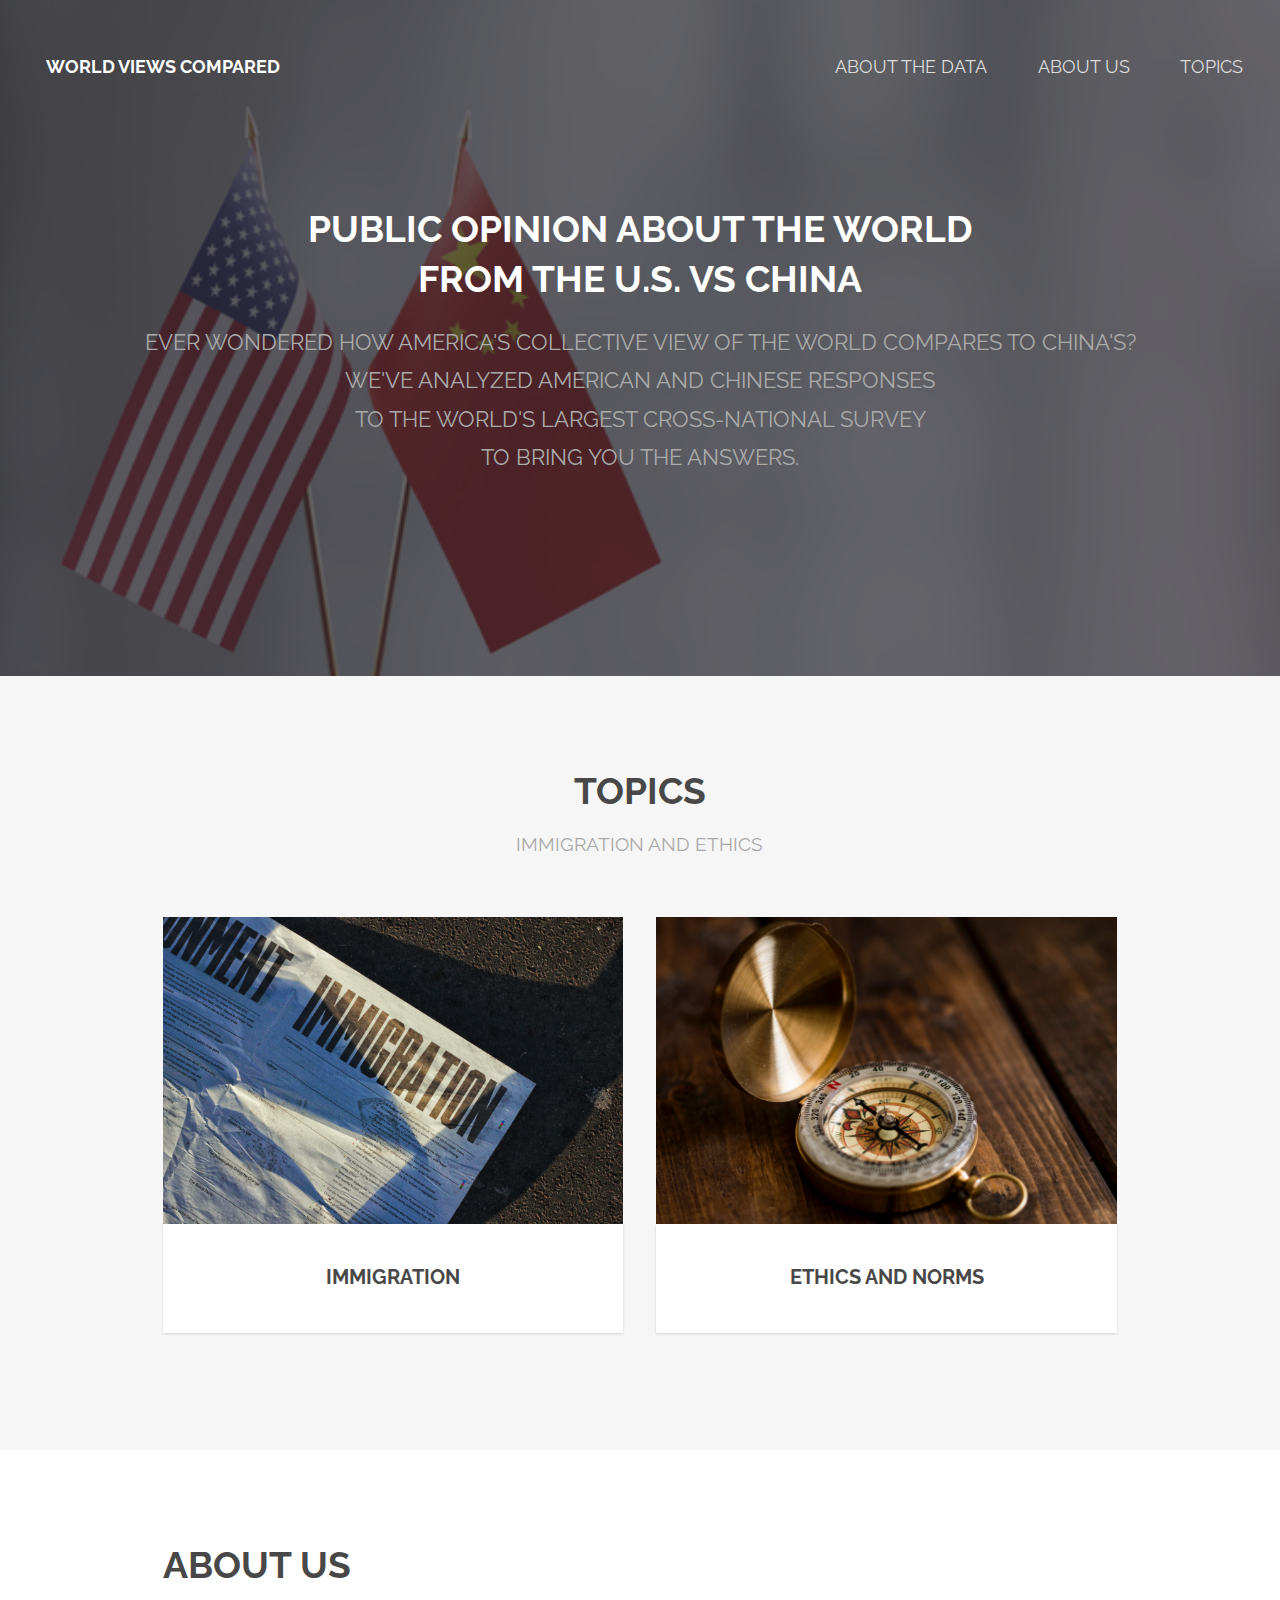
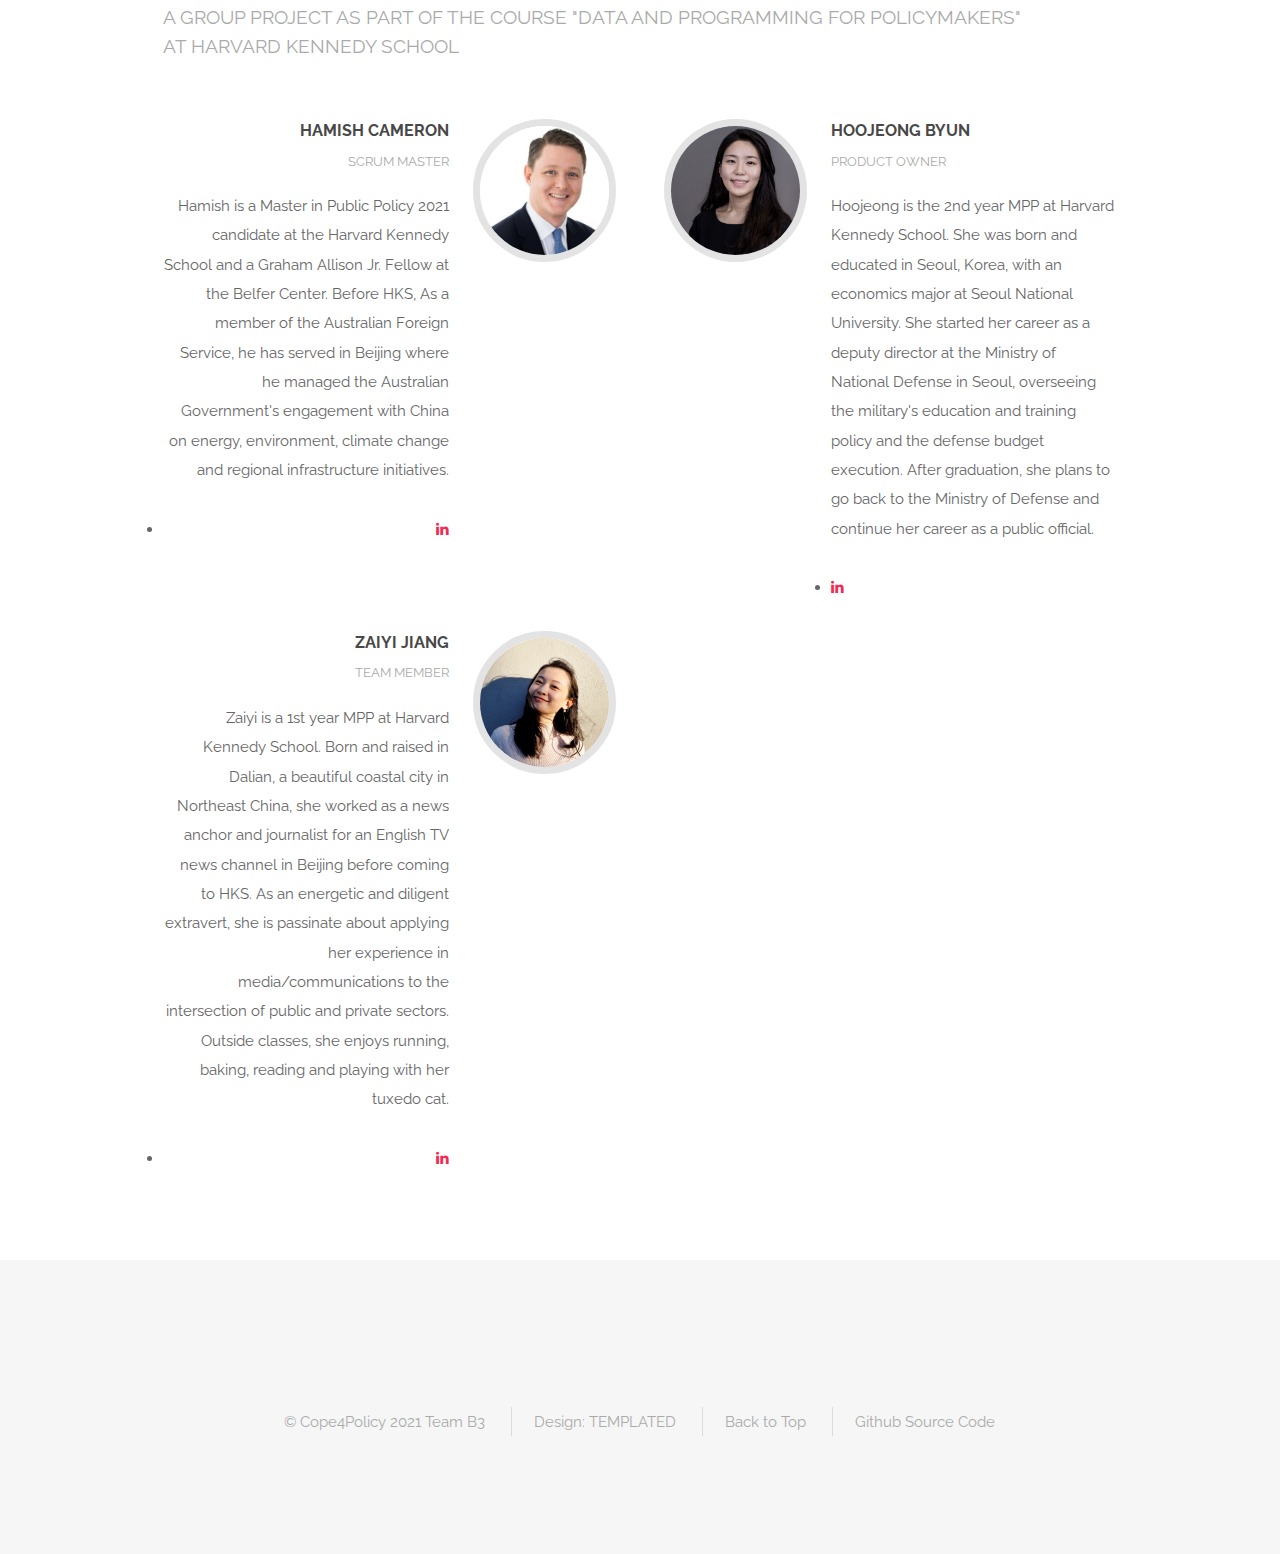
==== index.html @ a1c5bccd "rejust the chart notes for immigration page and update hyperlinks for the bottom part of homepage an" ====
<!DOCTYPE HTML>
<!--
	Spatial by TEMPLATED
	templated.co @templatedco
	Released for free under the Creative Commons Attribution 3.0 license (templated.co/license)
-->
<html>
	<head>
		<title>World Views Compared_Cope4Policy 2021 Team B3</title>
		<meta charset="utf-8" />
		<meta name="viewport" content="width=device-width, initial-scale=1" />
		<link rel="stylesheet" href="css/main.css" />
	</head>
	<body class="landing">

		<!-- Header -->
			<header id="header" class="alt">
				<h1><strong><a href="index.html">World Views Compared</a></strong> </h1>
				<nav id="nav">
					<ul>
						<li><a href="about-data.html">About the Data</a></li>
						<li><a href="#about_us">About Us</a></li>
						<li><a href="#about_topics">Topics</a></li>
					</ul>
				</nav>
			</header>

			<a href="#menu" class="navPanelToggle"><span class="fa fa-bars"></span></a>

		<!-- Banner -->
			<section id="banner">
				<h2>PUBLIC OPINION ABOUT THE WORLD
				<br>FROM THE U.S. vs CHINA</h2>
				<p>EVER WONDERED HOW AMERICA'S COLLECTIVE VIEW OF THE WORLD COMPARES TO CHINA'S?
				<br>WE'VE ANALYZED AMERICAN AND CHINESE RESPONSES 
				<br> TO THE WORLD'S LARGEST CROSS-NATIONAL SURVEY 
				<br> TO BRING YOU THE ANSWERS. </p>
			</section>

			<!-- One -->
			<!-- Two -->
				<section id="two" class="wrapper style2 special">
					<div class="container">
						<header class="major">
							<h2 id="about_topics">Topics</h2>
							<p>Immigration and Ethics</p>
						</header>
						<div class="row 150%">
							<div class="6u 12u$(xsmall)">
								<div class="image fit captioned">
									<a href="immigration.html"><img src="images/immigration.jpg" alt="" /></a>
									<h3><a href="immigration.html">Immigration</a></h3>
								</div>
							</div>
							<div class="6u$ 12u$(xsmall)">
								<div class="image fit captioned">
									<a href="Ethics.html"><img src="images/ethics.jpg" alt="" /></a>
									<h3><a href="Ethics.html">Ethics and Norms</a></h3>
							</div>
						</div>
					</div>
				</section>

			<!-- Three -->
				<section id="three" class="wrapper style1">
					<div class="container">
						<header class="major special">
							<h2 id="about_us">About US</h2>
							<p>A group project as part of the course "Data and Programming for Policymakers" 
							<br>at Harvard Kennedy School</p>
						</header>
						<div class="feature-grid">
							<div class="feature">
								<div class="image rounded"><img src="images/Hamish.jpg" alt="" /></div>
								<div class="content">
									<header>
										<h4>Hamish Cameron</h4>
										<p>Scrum Master</p>
									</header>
									<p>Hamish is a Master in Public Policy 2021 candidate at the Harvard Kennedy School and a Graham Allison Jr. Fellow at the Belfer Center. Before HKS, As a member of the Australian Foreign Service, he has served in Beijing where he managed the Australian Government&#39s engagement with China on energy, environment, climate change and regional infrastructure initiatives.</p>
									<li><a href="https://www.linkedin.com/in/hamish-cameron-29722518/" class="icon fa-linkedin"></a></li>
								</div>
							</div>
							<div class="feature">
								<div class="image rounded"><img src="images/Hoojeong.jpg" alt="" /></div>
								<div class="content">
									<header>
										<h4>Hoojeong Byun</h4>
										<p>Product Owner</p>
									</header>
									<p>Hoojeong is the 2nd year MPP at Harvard Kennedy School. She was born and educated in Seoul, Korea, with an economics major at Seoul National University. She started her career as a deputy director at the Ministry of National Defense in Seoul, overseeing the military's education and training policy and the defense budget execution. After graduation, she plans to go back to the Ministry of Defense and continue her career as a public official.</p>
									<li><a href="https://www.linkedin.com/in/hoojeong-byun-270503200/" class="icon fa-linkedin"></a></li>
								</div>
							</div>
							<div class="feature">
								<div class="image rounded"><img src="images/Zaiyi.jpg" alt="" /></div>
								<div class="content">
									<header>
										<h4>Zaiyi Jiang</h4>
										<p>Team Member</p>
									</header>
									<p>Zaiyi is a 1st year MPP at Harvard Kennedy School. Born and raised in Dalian, a beautiful coastal city in Northeast China, she worked as a news anchor and journalist for an English TV news channel in Beijing before coming to HKS. As an energetic and diligent extravert, she is passinate about applying her experience in media/communications to the intersection of public and private sectors. Outside classes, she enjoys running, baking, reading and playing with her tuxedo cat.</p>
									<li><a href="https://www.linkedin.com/in/zaiyi-jiang/" class="icon fa-linkedin"></a></li>
								</div>
							</div>
						</div>
					</div>
				</section>
		<!-- Footer -->
			<footer id="footer">
				<div class="container">
					<ul class="copyright">
						<li>&copy; Cope4Policy 2021 Team B3</li>
						<li>Design: <a href="http://templated.co">TEMPLATED</a></li>
						<li><a href="#">Back to Top</a></li>
						<li><a href="https://github.com/Hoojeong/Team3">Github Source Code</a></li>
					</ul>
				</div>
			</footer>

		<!-- Scripts -->
			<script src="js/jquery.min.js"></script>
			<script src="js/skel.min.js"></script>
			<script src="js/util.js"></script>
			<script src="js/main.js"></script>

	</body>
</html>
---- css/main.css ----
@import url(font-awesome.min.css);
@import url(https://fonts.googleapis.com/css?family=Raleway:400,700);

/*
	Spatial by TEMPLATED
	templated.co @templatedco
	Released for free under the Creative Commons Attribution 3.0 license (templated.co/license)
*/

/* Reset */

	html, body, div, span, applet, object, iframe, h1, h2, h3, h4, h5, h6, p, blockquote, pre, a, abbr, acronym, address, big, cite, code, del, dfn, em, img, ins, kbd, q, s, samp, small, strike, strong, sub, sup, tt, var, b, u, i, center, dl, dt, dd, ol, ul, li, fieldset, form, label, legend, table, caption, tbody, tfoot, thead, tr, th, td, article, aside, canvas, details, embed, figure, figcaption, footer, header, hgroup, menu, nav, output, ruby, section, summary, time, mark, audio, video {
		margin: 0;
		padding: 0;
		border: 0;
		font-size: 100%;
		font: inherit;
		vertical-align: baseline;
	}

	article, aside, details, figcaption, figure, footer, header, hgroup, menu, nav, section {
		display: block;
	}

	body {
		line-height: 1;
	}

	ol, ul {
		list-style: none;
	}

	blockquote, q {
		quotes: none;
	}

	blockquote:before, blockquote:after, q:before, q:after {
		content: '';
		content: none;
	}

	table {
		border-collapse: collapse;
		border-spacing: 0;
	}

	body {
		-webkit-text-size-adjust: none;
	}

/* Box Model */

	*, *:before, *:after {
		-moz-box-sizing: border-box;
		-webkit-box-sizing: border-box;
		box-sizing: border-box;
	}

/* Containers */

	.container {
		margin-left: auto;
		margin-right: auto;
	}

	.container.\31 25\25 {
		width: 100%;
		max-width: 100em;
		min-width: 80em;
	}

	.container.\37 5\25 {
		width: 60em;
	}

	.container.\35 0\25 {
		width: 40em;
	}

	.container.\32 5\25 {
		width: 20em;
	}

	.container {
		width: 80em;
	}

	@media screen and (max-width: 1680px) {

		.container.\31 25\25 {
			width: 100%;
			max-width: 100em;
			min-width: 80em;
		}

		.container.\37 5\25 {
			width: 60em;
		}

		.container.\35 0\25 {
			width: 40em;
		}

		.container.\32 5\25 {
			width: 20em;
		}

		.container {
			width: 80em;
		}

	}

	@media screen and (max-width: 1280px) {

		.container.\31 25\25 {
			width: 100%;
			max-width: 81.25em;
			min-width: 65em;
		}

		.container.\37 5\25 {
			width: 48.75em;
		}

		.container.\35 0\25 {
			width: 32.5em;
		}

		.container.\32 5\25 {
			width: 16.25em;
		}

		.container {
			width: 65em;
		}

	}

	@media screen and (max-width: 980px) {

		.container.\31 25\25 {
			width: 100%;
			max-width: 112.5%;
			min-width: 90%;
		}

		.container.\37 5\25 {
			width: 67.5%;
		}

		.container.\35 0\25 {
			width: 45%;
		}

		.container.\32 5\25 {
			width: 22.5%;
		}

		.container {
			width: 90%;
		}

	}

	@media screen and (max-width: 736px) {

		.container.\31 25\25 {
			width: 100%;
			max-width: 112.5%;
			min-width: 90%;
		}

		.container.\37 5\25 {
			width: 67.5%;
		}

		.container.\35 0\25 {
			width: 45%;
		}

		.container.\32 5\25 {
			width: 22.5%;
		}

		.container {
			width: 90% !important;
		}

	}

	@media screen and (max-width: 480px) {

		.container.\31 25\25 {
			width: 100%;
			max-width: 112.5%;
			min-width: 90%;
		}

		.container.\37 5\25 {
			width: 67.5%;
		}

		.container.\35 0\25 {
			width: 45%;
		}

		.container.\32 5\25 {
			width: 22.5%;
		}

		.container {
			width: 90% !important;
		}

	}

/* Grid */

	.row {
		border-bottom: solid 1px transparent;
		-moz-box-sizing: border-box;
		-webkit-box-sizing: border-box;
		box-sizing: border-box;
	}

	.row > * {
		float: left;
		-moz-box-sizing: border-box;
		-webkit-box-sizing: border-box;
		box-sizing: border-box;
	}

	.row:after, .row:before {
		content: '';
		display: block;
		clear: both;
		height: 0;
	}

	.row.uniform > * > :first-child {
		margin-top: 0;
	}

	.row.uniform > * > :last-child {
		margin-bottom: 0;
	}

	.row.\30 \25 > * {
		padding: 0 0 0 0em;
	}

	.row.\30 \25 {
		margin: 0 0 -1px 0em;
	}

	.row.uniform.\30 \25 > * {
		padding: 0em 0 0 0em;
	}

	.row.uniform.\30 \25 {
		margin: 0em 0 -1px 0em;
	}

	.row > * {
		padding: 0 0 0 2em;
	}

	.row {
		margin: 0 0 -1px -2em;
	}

	.row.uniform > * {
		padding: 2em 0 0 2em;
	}

	.row.uniform {
		margin: -2em 0 -1px -2em;
	}

	.row.\32 00\25 > * {
		padding: 0 0 0 4em;
	}

	.row.\32 00\25 {
		margin: 0 0 -1px -4em;
	}

	.row.uniform.\32 00\25 > * {
		padding: 4em 0 0 4em;
	}

	.row.uniform.\32 00\25 {
		margin: -4em 0 -1px -4em;
	}

	.row.\31 50\25 > * {
		padding: 0 0 0 3em;
	}

	.row.\31 50\25 {
		margin: 0 0 -1px -3em;
	}

	.row.uniform.\31 50\25 > * {
		padding: 3em 0 0 3em;
	}

	.row.uniform.\31 50\25 {
		margin: -3em 0 -1px -3em;
	}

	.row.\35 0\25 > * {
		padding: 0 0 0 1em;
	}

	.row.\35 0\25 {
		margin: 0 0 -1px -1em;
	}

	.row.uniform.\35 0\25 > * {
		padding: 1em 0 0 1em;
	}

	.row.uniform.\35 0\25 {
		margin: -1em 0 -1px -1em;
	}

	.row.\32 5\25 > * {
		padding: 0 0 0 0.5em;
	}

	.row.\32 5\25 {
		margin: 0 0 -1px -0.5em;
	}

	.row.uniform.\32 5\25 > * {
		padding: 0.5em 0 0 0.5em;
	}

	.row.uniform.\32 5\25 {
		margin: -0.5em 0 -1px -0.5em;
	}

	.\31 2u, .\31 2u\24 {
		width: 100%;
		clear: none;
		margin-left: 0;
	}

	.\31 1u, .\31 1u\24 {
		width: 91.6666666667%;
		clear: none;
		margin-left: 0;
	}

	.\31 0u, .\31 0u\24 {
		width: 83.3333333333%;
		clear: none;
		margin-left: 0;
	}

	.\39 u, .\39 u\24 {
		width: 75%;
		clear: none;
		margin-left: 0;
	}

	.\38 u, .\38 u\24 {
		width: 66.6666666667%;
		clear: none;
		margin-left: 0;
	}

	.\37 u, .\37 u\24 {
		width: 58.3333333333%;
		clear: none;
		margin-left: 0;
	}

	.\36 u, .\36 u\24 {
		width: 50%;
		clear: none;
		margin-left: 0;
	}

	.\35 u, .\35 u\24 {
		width: 41.6666666667%;
		clear: none;
		margin-left: 0;
	}

	.\34 u, .\34 u\24 {
		width: 33.3333333333%;
		clear: none;
		margin-left: 0;
	}

	.\33 u, .\33 u\24 {
		width: 25%;
		clear: none;
		margin-left: 0;
	}

	.\32 u, .\32 u\24 {
		width: 16.6666666667%;
		clear: none;
		margin-left: 0;
	}

	.\31 u, .\31 u\24 {
		width: 8.3333333333%;
		clear: none;
		margin-left: 0;
	}

	.\31 2u\24 + *,
	.\31 1u\24 + *,
	.\31 0u\24 + *,
	.\39 u\24 + *,
	.\38 u\24 + *,
	.\37 u\24 + *,
	.\36 u\24 + *,
	.\35 u\24 + *,
	.\34 u\24 + *,
	.\33 u\24 + *,
	.\32 u\24 + *,
	.\31 u\24 + * {
		clear: left;
	}

	.\-11u {
		margin-left: 91.66667%;
	}

	.\-10u {
		margin-left: 83.33333%;
	}

	.\-9u {
		margin-left: 75%;
	}

	.\-8u {
		margin-left: 66.66667%;
	}

	.\-7u {
		margin-left: 58.33333%;
	}

	.\-6u {
		margin-left: 50%;
	}

	.\-5u {
		margin-left: 41.66667%;
	}

	.\-4u {
		margin-left: 33.33333%;
	}

	.\-3u {
		margin-left: 25%;
	}

	.\-2u {
		margin-left: 16.66667%;
	}

	.\-1u {
		margin-left: 8.33333%;
	}

	@media screen and (max-width: 1680px) {

		.row > * {
			padding: 0 0 0 2em;
		}

		.row {
			margin: 0 0 -1px -2em;
		}

		.row.uniform > * {
			padding: 2em 0 0 2em;
		}

		.row.uniform {
			margin: -2em 0 -1px -2em;
		}

		.row.\32 00\25 > * {
			padding: 0 0 0 4em;
		}

		.row.\32 00\25 {
			margin: 0 0 -1px -4em;
		}

		.row.uniform.\32 00\25 > * {
			padding: 4em 0 0 4em;
		}

		.row.uniform.\32 00\25 {
			margin: -4em 0 -1px -4em;
		}

		.row.\31 50\25 > * {
			padding: 0 0 0 3em;
		}

		.row.\31 50\25 {
			margin: 0 0 -1px -3em;
		}

		.row.uniform.\31 50\25 > * {
			padding: 3em 0 0 3em;
		}

		.row.uniform.\31 50\25 {
			margin: -3em 0 -1px -3em;
		}

		.row.\35 0\25 > * {
			padding: 0 0 0 1em;
		}

		.row.\35 0\25 {
			margin: 0 0 -1px -1em;
		}

		.row.uniform.\35 0\25 > * {
			padding: 1em 0 0 1em;
		}

		.row.uniform.\35 0\25 {
			margin: -1em 0 -1px -1em;
		}

		.row.\32 5\25 > * {
			padding: 0 0 0 0.5em;
		}

		.row.\32 5\25 {
			margin: 0 0 -1px -0.5em;
		}

		.row.uniform.\32 5\25 > * {
			padding: 0.5em 0 0 0.5em;
		}

		.row.uniform.\32 5\25 {
			margin: -0.5em 0 -1px -0.5em;
		}

		.\31 2u\28xlarge\29, .\31 2u\24\28xlarge\29 {
			width: 100%;
			clear: none;
			margin-left: 0;
		}

		.\31 1u\28xlarge\29, .\31 1u\24\28xlarge\29 {
			width: 91.6666666667%;
			clear: none;
			margin-left: 0;
		}

		.\31 0u\28xlarge\29, .\31 0u\24\28xlarge\29 {
			width: 83.3333333333%;
			clear: none;
			margin-left: 0;
		}

		.\39 u\28xlarge\29, .\39 u\24\28xlarge\29 {
			width: 75%;
			clear: none;
			margin-left: 0;
		}

		.\38 u\28xlarge\29, .\38 u\24\28xlarge\29 {
			width: 66.6666666667%;
			clear: none;
			margin-left: 0;
		}

		.\37 u\28xlarge\29, .\37 u\24\28xlarge\29 {
			width: 58.3333333333%;
			clear: none;
			margin-left: 0;
		}

		.\36 u\28xlarge\29, .\36 u\24\28xlarge\29 {
			width: 50%;
			clear: none;
			margin-left: 0;
		}

		.\35 u\28xlarge\29, .\35 u\24\28xlarge\29 {
			width: 41.6666666667%;
			clear: none;
			margin-left: 0;
		}

		.\34 u\28xlarge\29, .\34 u\24\28xlarge\29 {
			width: 33.3333333333%;
			clear: none;
			margin-left: 0;
		}

		.\33 u\28xlarge\29, .\33 u\24\28xlarge\29 {
			width: 25%;
			clear: none;
			margin-left: 0;
		}

		.\32 u\28xlarge\29, .\32 u\24\28xlarge\29 {
			width: 16.6666666667%;
			clear: none;
			margin-left: 0;
		}

		.\31 u\28xlarge\29, .\31 u\24\28xlarge\29 {
			width: 8.3333333333%;
			clear: none;
			margin-left: 0;
		}

		.\31 2u\24\28xlarge\29 + *,
		.\31 1u\24\28xlarge\29 + *,
		.\31 0u\24\28xlarge\29 + *,
		.\39 u\24\28xlarge\29 + *,
		.\38 u\24\28xlarge\29 + *,
		.\37 u\24\28xlarge\29 + *,
		.\36 u\24\28xlarge\29 + *,
		.\35 u\24\28xlarge\29 + *,
		.\34 u\24\28xlarge\29 + *,
		.\33 u\24\28xlarge\29 + *,
		.\32 u\24\28xlarge\29 + *,
		.\31 u\24\28xlarge\29 + * {
			clear: left;
		}

		.\-11u\28xlarge\29 {
			margin-left: 91.66667%;
		}

		.\-10u\28xlarge\29 {
			margin-left: 83.33333%;
		}

		.\-9u\28xlarge\29 {
			margin-left: 75%;
		}

		.\-8u\28xlarge\29 {
			margin-left: 66.66667%;
		}

		.\-7u\28xlarge\29 {
			margin-left: 58.33333%;
		}

		.\-6u\28xlarge\29 {
			margin-left: 50%;
		}

		.\-5u\28xlarge\29 {
			margin-left: 41.66667%;
		}

		.\-4u\28xlarge\29 {
			margin-left: 33.33333%;
		}

		.\-3u\28xlarge\29 {
			margin-left: 25%;
		}

		.\-2u\28xlarge\29 {
			margin-left: 16.66667%;
		}

		.\-1u\28xlarge\29 {
			margin-left: 8.33333%;
		}

	}

	@media screen and (max-width: 1280px) {

		.row > * {
			padding: 0 0 0 1.5em;
		}

		.row {
			margin: 0 0 -1px -1.5em;
		}

		.row.uniform > * {
			padding: 1.5em 0 0 1.5em;
		}

		.row.uniform {
			margin: -1.5em 0 -1px -1.5em;
		}

		.row.\32 00\25 > * {
			padding: 0 0 0 3em;
		}

		.row.\32 00\25 {
			margin: 0 0 -1px -3em;
		}

		.row.uniform.\32 00\25 > * {
			padding: 3em 0 0 3em;
		}

		.row.uniform.\32 00\25 {
			margin: -3em 0 -1px -3em;
		}

		.row.\31 50\25 > * {
			padding: 0 0 0 2.25em;
		}

		.row.\31 50\25 {
			margin: 0 0 -1px -2.25em;
		}

		.row.uniform.\31 50\25 > * {
			padding: 2.25em 0 0 2.25em;
		}

		.row.uniform.\31 50\25 {
			margin: -2.25em 0 -1px -2.25em;
		}

		.row.\35 0\25 > * {
			padding: 0 0 0 0.75em;
		}

		.row.\35 0\25 {
			margin: 0 0 -1px -0.75em;
		}

		.row.uniform.\35 0\25 > * {
			padding: 0.75em 0 0 0.75em;
		}

		.row.uniform.\35 0\25 {
			margin: -0.75em 0 -1px -0.75em;
		}

		.row.\32 5\25 > * {
			padding: 0 0 0 0.375em;
		}

		.row.\32 5\25 {
			margin: 0 0 -1px -0.375em;
		}

		.row.uniform.\32 5\25 > * {
			padding: 0.375em 0 0 0.375em;
		}

		.row.uniform.\32 5\25 {
			margin: -0.375em 0 -1px -0.375em;
		}

		.\31 2u\28large\29, .\31 2u\24\28large\29 {
			width: 100%;
			clear: none;
			margin-left: 0;
		}

		.\31 1u\28large\29, .\31 1u\24\28large\29 {
			width: 91.6666666667%;
			clear: none;
			margin-left: 0;
		}

		.\31 0u\28large\29, .\31 0u\24\28large\29 {
			width: 83.3333333333%;
			clear: none;
			margin-left: 0;
		}

		.\39 u\28large\29, .\39 u\24\28large\29 {
			width: 75%;
			clear: none;
			margin-left: 0;
		}

		.\38 u\28large\29, .\38 u\24\28large\29 {
			width: 66.6666666667%;
			clear: none;
			margin-left: 0;
		}

		.\37 u\28large\29, .\37 u\24\28large\29 {
			width: 58.3333333333%;
			clear: none;
			margin-left: 0;
		}

		.\36 u\28large\29, .\36 u\24\28large\29 {
			width: 50%;
			clear: none;
			margin-left: 0;
		}

		.\35 u\28large\29, .\35 u\24\28large\29 {
			width: 41.6666666667%;
			clear: none;
			margin-left: 0;
		}

		.\34 u\28large\29, .\34 u\24\28large\29 {
			width: 33.3333333333%;
			clear: none;
			margin-left: 0;
		}

		.\33 u\28large\29, .\33 u\24\28large\29 {
			width: 25%;
			clear: none;
			margin-left: 0;
		}

		.\32 u\28large\29, .\32 u\24\28large\29 {
			width: 16.6666666667%;
			clear: none;
			margin-left: 0;
		}

		.\31 u\28large\29, .\31 u\24\28large\29 {
			width: 8.3333333333%;
			clear: none;
			margin-left: 0;
		}

		.\31 2u\24\28large\29 + *,
		.\31 1u\24\28large\29 + *,
		.\31 0u\24\28large\29 + *,
		.\39 u\24\28large\29 + *,
		.\38 u\24\28large\29 + *,
		.\37 u\24\28large\29 + *,
		.\36 u\24\28large\29 + *,
		.\35 u\24\28large\29 + *,
		.\34 u\24\28large\29 + *,
		.\33 u\24\28large\29 + *,
		.\32 u\24\28large\29 + *,
		.\31 u\24\28large\29 + * {
			clear: left;
		}

		.\-11u\28large\29 {
			margin-left: 91.66667%;
		}

		.\-10u\28large\29 {
			margin-left: 83.33333%;
		}

		.\-9u\28large\29 {
			margin-left: 75%;
		}

		.\-8u\28large\29 {
			margin-left: 66.66667%;
		}

		.\-7u\28large\29 {
			margin-left: 58.33333%;
		}

		.\-6u\28large\29 {
			margin-left: 50%;
		}

		.\-5u\28large\29 {
			margin-left: 41.66667%;
		}

		.\-4u\28large\29 {
			margin-left: 33.33333%;
		}

		.\-3u\28large\29 {
			margin-left: 25%;
		}

		.\-2u\28large\29 {
			margin-left: 16.66667%;
		}

		.\-1u\28large\29 {
			margin-left: 8.33333%;
		}

	}

	@media screen and (max-width: 980px) {

		.row > * {
			padding: 0 0 0 1.5em;
		}

		.row {
			margin: 0 0 -1px -1.5em;
		}

		.row.uniform > * {
			padding: 1.5em 0 0 1.5em;
		}

		.row.uniform {
			margin: -1.5em 0 -1px -1.5em;
		}

		.row.\32 00\25 > * {
			padding: 0 0 0 3em;
		}

		.row.\32 00\25 {
			margin: 0 0 -1px -3em;
		}

		.row.uniform.\32 00\25 > * {
			padding: 3em 0 0 3em;
		}

		.row.uniform.\32 00\25 {
			margin: -3em 0 -1px -3em;
		}

		.row.\31 50\25 > * {
			padding: 0 0 0 2.25em;
		}

		.row.\31 50\25 {
			margin: 0 0 -1px -2.25em;
		}

		.row.uniform.\31 50\25 > * {
			padding: 2.25em 0 0 2.25em;
		}

		.row.uniform.\31 50\25 {
			margin: -2.25em 0 -1px -2.25em;
		}

		.row.\35 0\25 > * {
			padding: 0 0 0 0.75em;
		}

		.row.\35 0\25 {
			margin: 0 0 -1px -0.75em;
		}

		.row.uniform.\35 0\25 > * {
			padding: 0.75em 0 0 0.75em;
		}

		.row.uniform.\35 0\25 {
			margin: -0.75em 0 -1px -0.75em;
		}

		.row.\32 5\25 > * {
			padding: 0 0 0 0.375em;
		}

		.row.\32 5\25 {
			margin: 0 0 -1px -0.375em;
		}

		.row.uniform.\32 5\25 > * {
			padding: 0.375em 0 0 0.375em;
		}

		.row.uniform.\32 5\25 {
			margin: -0.375em 0 -1px -0.375em;
		}

		.\31 2u\28medium\29, .\31 2u\24\28medium\29 {
			width: 100%;
			clear: none;
			margin-left: 0;
		}

		.\31 1u\28medium\29, .\31 1u\24\28medium\29 {
			width: 91.6666666667%;
			clear: none;
			margin-left: 0;
		}

		.\31 0u\28medium\29, .\31 0u\24\28medium\29 {
			width: 83.3333333333%;
			clear: none;
			margin-left: 0;
		}

		.\39 u\28medium\29, .\39 u\24\28medium\29 {
			width: 75%;
			clear: none;
			margin-left: 0;
		}

		.\38 u\28medium\29, .\38 u\24\28medium\29 {
			width: 66.6666666667%;
			clear: none;
			margin-left: 0;
		}

		.\37 u\28medium\29, .\37 u\24\28medium\29 {
			width: 58.3333333333%;
			clear: none;
			margin-left: 0;
		}

		.\36 u\28medium\29, .\36 u\24\28medium\29 {
			width: 50%;
			clear: none;
			margin-left: 0;
		}

		.\35 u\28medium\29, .\35 u\24\28medium\29 {
			width: 41.6666666667%;
			clear: none;
			margin-left: 0;
		}

		.\34 u\28medium\29, .\34 u\24\28medium\29 {
			width: 33.3333333333%;
			clear: none;
			margin-left: 0;
		}

		.\33 u\28medium\29, .\33 u\24\28medium\29 {
			width: 25%;
			clear: none;
			margin-left: 0;
		}

		.\32 u\28medium\29, .\32 u\24\28medium\29 {
			width: 16.6666666667%;
			clear: none;
			margin-left: 0;
		}

		.\31 u\28medium\29, .\31 u\24\28medium\29 {
			width: 8.3333333333%;
			clear: none;
			margin-left: 0;
		}

		.\31 2u\24\28medium\29 + *,
		.\31 1u\24\28medium\29 + *,
		.\31 0u\24\28medium\29 + *,
		.\39 u\24\28medium\29 + *,
		.\38 u\24\28medium\29 + *,
		.\37 u\24\28medium\29 + *,
		.\36 u\24\28medium\29 + *,
		.\35 u\24\28medium\29 + *,
		.\34 u\24\28medium\29 + *,
		.\33 u\24\28medium\29 + *,
		.\32 u\24\28medium\29 + *,
		.\31 u\24\28medium\29 + * {
			clear: left;
		}

		.\-11u\28medium\29 {
			margin-left: 91.66667%;
		}

		.\-10u\28medium\29 {
			margin-left: 83.33333%;
		}

		.\-9u\28medium\29 {
			margin-left: 75%;
		}

		.\-8u\28medium\29 {
			margin-left: 66.66667%;
		}

		.\-7u\28medium\29 {
			margin-left: 58.33333%;
		}

		.\-6u\28medium\29 {
			margin-left: 50%;
		}

		.\-5u\28medium\29 {
			margin-left: 41.66667%;
		}

		.\-4u\28medium\29 {
			margin-left: 33.33333%;
		}

		.\-3u\28medium\29 {
			margin-left: 25%;
		}

		.\-2u\28medium\29 {
			margin-left: 16.66667%;
		}

		.\-1u\28medium\29 {
			margin-left: 8.33333%;
		}

	}

	@media screen and (max-width: 736px) {

		.row > * {
			padding: 0 0 0 1.25em;
		}

		.row {
			margin: 0 0 -1px -1.25em;
		}

		.row.uniform > * {
			padding: 1.25em 0 0 1.25em;
		}

		.row.uniform {
			margin: -1.25em 0 -1px -1.25em;
		}

		.row.\32 00\25 > * {
			padding: 0 0 0 2.5em;
		}

		.row.\32 00\25 {
			margin: 0 0 -1px -2.5em;
		}

		.row.uniform.\32 00\25 > * {
			padding: 2.5em 0 0 2.5em;
		}

		.row.uniform.\32 00\25 {
			margin: -2.5em 0 -1px -2.5em;
		}

		.row.\31 50\25 > * {
			padding: 0 0 0 1.875em;
		}

		.row.\31 50\25 {
			margin: 0 0 -1px -1.875em;
		}

		.row.uniform.\31 50\25 > * {
			padding: 1.875em 0 0 1.875em;
		}

		.row.uniform.\31 50\25 {
			margin: -1.875em 0 -1px -1.875em;
		}

		.row.\35 0\25 > * {
			padding: 0 0 0 0.625em;
		}

		.row.\35 0\25 {
			margin: 0 0 -1px -0.625em;
		}

		.row.uniform.\35 0\25 > * {
			padding: 0.625em 0 0 0.625em;
		}

		.row.uniform.\35 0\25 {
			margin: -0.625em 0 -1px -0.625em;
		}

		.row.\32 5\25 > * {
			padding: 0 0 0 0.3125em;
		}

		.row.\32 5\25 {
			margin: 0 0 -1px -0.3125em;
		}

		.row.uniform.\32 5\25 > * {
			padding: 0.3125em 0 0 0.3125em;
		}

		.row.uniform.\32 5\25 {
			margin: -0.3125em 0 -1px -0.3125em;
		}

		.\31 2u\28small\29, .\31 2u\24\28small\29 {
			width: 100%;
			clear: none;
			margin-left: 0;
		}

		.\31 1u\28small\29, .\31 1u\24\28small\29 {
			width: 91.6666666667%;
			clear: none;
			margin-left: 0;
		}

		.\31 0u\28small\29, .\31 0u\24\28small\29 {
			width: 83.3333333333%;
			clear: none;
			margin-left: 0;
		}

		.\39 u\28small\29, .\39 u\24\28small\29 {
			width: 75%;
			clear: none;
			margin-left: 0;
		}

		.\38 u\28small\29, .\38 u\24\28small\29 {
			width: 66.6666666667%;
			clear: none;
			margin-left: 0;
		}

		.\37 u\28small\29, .\37 u\24\28small\29 {
			width: 58.3333333333%;
			clear: none;
			margin-left: 0;
		}

		.\36 u\28small\29, .\36 u\24\28small\29 {
			width: 50%;
			clear: none;
			margin-left: 0;
		}

		.\35 u\28small\29, .\35 u\24\28small\29 {
			width: 41.6666666667%;
			clear: none;
			margin-left: 0;
		}

		.\34 u\28small\29, .\34 u\24\28small\29 {
			width: 33.3333333333%;
			clear: none;
			margin-left: 0;
		}

		.\33 u\28small\29, .\33 u\24\28small\29 {
			width: 25%;
			clear: none;
			margin-left: 0;
		}

		.\32 u\28small\29, .\32 u\24\28small\29 {
			width: 16.6666666667%;
			clear: none;
			margin-left: 0;
		}

		.\31 u\28small\29, .\31 u\24\28small\29 {
			width: 8.3333333333%;
			clear: none;
			margin-left: 0;
		}

		.\31 2u\24\28small\29 + *,
		.\31 1u\24\28small\29 + *,
		.\31 0u\24\28small\29 + *,
		.\39 u\24\28small\29 + *,
		.\38 u\24\28small\29 + *,
		.\37 u\24\28small\29 + *,
		.\36 u\24\28small\29 + *,
		.\35 u\24\28small\29 + *,
		.\34 u\24\28small\29 + *,
		.\33 u\24\28small\29 + *,
		.\32 u\24\28small\29 + *,
		.\31 u\24\28small\29 + * {
			clear: left;
		}

		.\-11u\28small\29 {
			margin-left: 91.66667%;
		}

		.\-10u\28small\29 {
			margin-left: 83.33333%;
		}

		.\-9u\28small\29 {
			margin-left: 75%;
		}

		.\-8u\28small\29 {
			margin-left: 66.66667%;
		}

		.\-7u\28small\29 {
			margin-left: 58.33333%;
		}

		.\-6u\28small\29 {
			margin-left: 50%;
		}

		.\-5u\28small\29 {
			margin-left: 41.66667%;
		}

		.\-4u\28small\29 {
			margin-left: 33.33333%;
		}

		.\-3u\28small\29 {
			margin-left: 25%;
		}

		.\-2u\28small\29 {
			margin-left: 16.66667%;
		}

		.\-1u\28small\29 {
			margin-left: 8.33333%;
		}

	}

	@media screen and (max-width: 480px) {

		.row > * {
			padding: 0 0 0 1.25em;
		}

		.row {
			margin: 0 0 -1px -1.25em;
		}

		.row.uniform > * {
			padding: 1.25em 0 0 1.25em;
		}

		.row.uniform {
			margin: -1.25em 0 -1px -1.25em;
		}

		.row.\32 00\25 > * {
			padding: 0 0 0 2.5em;
		}

		.row.\32 00\25 {
			margin: 0 0 -1px -2.5em;
		}

		.row.uniform.\32 00\25 > * {
			padding: 2.5em 0 0 2.5em;
		}

		.row.uniform.\32 00\25 {
			margin: -2.5em 0 -1px -2.5em;
		}

		.row.\31 50\25 > * {
			padding: 0 0 0 1.875em;
		}

		.row.\31 50\25 {
			margin: 0 0 -1px -1.875em;
		}

		.row.uniform.\31 50\25 > * {
			padding: 1.875em 0 0 1.875em;
		}

		.row.uniform.\31 50\25 {
			margin: -1.875em 0 -1px -1.875em;
		}

		.row.\35 0\25 > * {
			padding: 0 0 0 0.625em;
		}

		.row.\35 0\25 {
			margin: 0 0 -1px -0.625em;
		}

		.row.uniform.\35 0\25 > * {
			padding: 0.625em 0 0 0.625em;
		}

		.row.uniform.\35 0\25 {
			margin: -0.625em 0 -1px -0.625em;
		}

		.row.\32 5\25 > * {
			padding: 0 0 0 0.3125em;
		}

		.row.\32 5\25 {
			margin: 0 0 -1px -0.3125em;
		}

		.row.uniform.\32 5\25 > * {
			padding: 0.3125em 0 0 0.3125em;
		}

		.row.uniform.\32 5\25 {
			margin: -0.3125em 0 -1px -0.3125em;
		}

		.\31 2u\28xsmall\29, .\31 2u\24\28xsmall\29 {
			width: 100%;
			clear: none;
			margin-left: 0;
		}

		.\31 1u\28xsmall\29, .\31 1u\24\28xsmall\29 {
			width: 91.6666666667%;
			clear: none;
			margin-left: 0;
		}

		.\31 0u\28xsmall\29, .\31 0u\24\28xsmall\29 {
			width: 83.3333333333%;
			clear: none;
			margin-left: 0;
		}

		.\39 u\28xsmall\29, .\39 u\24\28xsmall\29 {
			width: 75%;
			clear: none;
			margin-left: 0;
		}

		.\38 u\28xsmall\29, .\38 u\24\28xsmall\29 {
			width: 66.6666666667%;
			clear: none;
			margin-left: 0;
		}

		.\37 u\28xsmall\29, .\37 u\24\28xsmall\29 {
			width: 58.3333333333%;
			clear: none;
			margin-left: 0;
		}

		.\36 u\28xsmall\29, .\36 u\24\28xsmall\29 {
			width: 50%;
			clear: none;
			margin-left: 0;
		}

		.\35 u\28xsmall\29, .\35 u\24\28xsmall\29 {
			width: 41.6666666667%;
			clear: none;
			margin-left: 0;
		}

		.\34 u\28xsmall\29, .\34 u\24\28xsmall\29 {
			width: 33.3333333333%;
			clear: none;
			margin-left: 0;
		}

		.\33 u\28xsmall\29, .\33 u\24\28xsmall\29 {
			width: 25%;
			clear: none;
			margin-left: 0;
		}

		.\32 u\28xsmall\29, .\32 u\24\28xsmall\29 {
			width: 16.6666666667%;
			clear: none;
			margin-left: 0;
		}

		.\31 u\28xsmall\29, .\31 u\24\28xsmall\29 {
			width: 8.3333333333%;
			clear: none;
			margin-left: 0;
		}

		.\31 2u\24\28xsmall\29 + *,
		.\31 1u\24\28xsmall\29 + *,
		.\31 0u\24\28xsmall\29 + *,
		.\39 u\24\28xsmall\29 + *,
		.\38 u\24\28xsmall\29 + *,
		.\37 u\24\28xsmall\29 + *,
		.\36 u\24\28xsmall\29 + *,
		.\35 u\24\28xsmall\29 + *,
		.\34 u\24\28xsmall\29 + *,
		.\33 u\24\28xsmall\29 + *,
		.\32 u\24\28xsmall\29 + *,
		.\31 u\24\28xsmall\29 + * {
			clear: left;
		}

		.\-11u\28xsmall\29 {
			margin-left: 91.66667%;
		}

		.\-10u\28xsmall\29 {
			margin-left: 83.33333%;
		}

		.\-9u\28xsmall\29 {
			margin-left: 75%;
		}

		.\-8u\28xsmall\29 {
			margin-left: 66.66667%;
		}

		.\-7u\28xsmall\29 {
			margin-left: 58.33333%;
		}

		.\-6u\28xsmall\29 {
			margin-left: 50%;
		}

		.\-5u\28xsmall\29 {
			margin-left: 41.66667%;
		}

		.\-4u\28xsmall\29 {
			margin-left: 33.33333%;
		}

		.\-3u\28xsmall\29 {
			margin-left: 25%;
		}

		.\-2u\28xsmall\29 {
			margin-left: 16.66667%;
		}

		.\-1u\28xsmall\29 {
			margin-left: 8.33333%;
		}

	}

/* Basic */

	@-ms-viewport {
		width: device-width;
	}

	body {
		-ms-overflow-style: scrollbar;
	}

	@media screen and (max-width: 480px) {

		html, body {
			min-width: 320px;
		}

	}

	body {
		background: #fff;
		padding-top: 6em;
	}

		body.landing {
			padding-top: 0 !important;
		}

		@media screen and (max-width: 980px) {

			body {
				padding-top: 2em;
			}

		}

		body.is-loading *, body.is-loading *:before, body.is-loading *:after {
			-moz-animation: none !important;
			-webkit-animation: none !important;
			-ms-animation: none !important;
			animation: none !important;
			-moz-transition: none !important;
			-webkit-transition: none !important;
			-ms-transition: none !important;
			transition: none !important;
		}

/* Type */

	body {
		background-color: #fff;
		color: #666;
	}

	body, input, select, textarea {
		font-family: "Raleway", Arial, Helvetica, sans-serif;
		font-size: 13pt;
		font-weight: 400;
		line-height: 2em;
	}

		@media screen and (max-width: 1680px) {

			body, input, select, textarea {
				font-size: 11pt;
			}

		}

		@media screen and (max-width: 1280px) {

			body, input, select, textarea {
				font-size: 11pt;
			}

		}

		@media screen and (max-width: 980px) {

			body, input, select, textarea {
				font-size: 12pt;
			}

		}

		@media screen and (max-width: 736px) {

			body, input, select, textarea {
				font-size: 12pt;
			}

		}

		@media screen and (max-width: 480px) {

			body, input, select, textarea {
				font-size: 12pt;
			}

		}

	a {
		text-decoration: underline;
		color: #f32853;
	}

		a:hover {
			text-decoration: none;
		}

	strong, b {
		color: #484848;
		font-weight: 700;
	}

	em, i {
		font-style: italic;
	}

	p {
		margin: 0 0 2em 0;
	}

	h1, h2, h3, h4, h5, h6 {
		color: #484848;
		font-weight: 700;
		line-height: 1em;
		margin: 0 0 1em 0;
		text-transform: uppercase;
	}

		h1 a, h2 a, h3 a, h4 a, h5 a, h6 a {
			color: inherit;
			text-decoration: none;
		}

	h2 {
		font-size: 1.75em;
		line-height: 1.5em;
		text-decoration: none;
	}

	h3 {
		font-size: 1.35em;
		line-height: 1.5em;
	}

	h4 {
		font-size: 1.1em;
		line-height: 1.5em;
	}

	h5 {
		font-size: 0.9em;
		line-height: 1.5em;
	}

	h6 {
		font-size: 0.7em;
		line-height: 1.5em;
	}

	sub {
		font-size: 0.8em;
		position: relative;
		top: 0.5em;
	}

	sup {
		font-size: 0.8em;
		position: relative;
		top: -0.5em;
	}

	blockquote {
		border-left: solid 4px;
		font-style: italic;
		margin: 0 0 2em 0;
		padding: 0.5em 0 0.5em 2em;
	}

	code {
		background: rgba(144, 144, 144, 0.075);
		border-radius: 4px;
		border: solid 1px;
		font-family: "Courier New", monospace;
		font-size: 0.9em;
		margin: 0 0.25em;
		padding: 0.25em 0.65em;
	}

	pre {
		-webkit-overflow-scrolling: touch;
		font-family: "Courier New", monospace;
		font-size: 0.9em;
		margin: 0 0 2em 0;
	}

		pre code {
			display: block;
			line-height: 1.75;
			padding: 1em 1.5em;
			overflow-x: auto;
		}

	hr {
		border: 0;
		border-bottom: solid 1px rgba(144, 144, 144, 0.25);
		margin: 2em 0;
	}

		hr.major {
			margin: 3em 0;
		}

	.align-left {
		text-align: left;
	}

	.align-center {
		text-align: center;
	}

	.align-right {
		text-align: right;
	}

/*about data page*/
    .subtitles{
    	text-transform: none; 
    }

    .hyperlink{
    	text-decoration: none;
    	color:#666;
    	font-weight: bold;
    }


/* Box */

	.box {
		border-radius: 4px;
		border: solid 1px rgba(144, 144, 144, 0.25);
		margin-bottom: 2em;
		padding: 1.5em;
	}

		.box > :last-child,
		.box > :last-child > :last-child,
		.box > :last-child > :last-child > :last-child {
			margin-bottom: 0;
		}

		.box.alt {
			border: 0;
			border-radius: 0;
			padding: 0;
		}

/* Button */

	input[type="submit"],
	input[type="reset"],
	input[type="button"],
	button,
	.button {
		-moz-appearance: none;
		-webkit-appearance: none;
		-ms-appearance: none;
		appearance: none;
		-moz-transition: background-color 0.2s ease-in-out, color 0.2s ease-in-out;
		-webkit-transition: background-color 0.2s ease-in-out, color 0.2s ease-in-out;
		-ms-transition: background-color 0.2s ease-in-out, color 0.2s ease-in-out;
		transition: background-color 0.2s ease-in-out, color 0.2s ease-in-out;
		background-color: #323037;
		border-radius: 4px;
		color: #ffffff !important;
		border: 0;
		cursor: pointer;
		display: inline-block;
		font-weight: 700;
		height: 3.15em;
		line-height: 3.25em;
		padding: 0 2.2em;
		text-align: center;
		text-decoration: none;
		text-transform: uppercase;
		white-space: nowrap;
	}

		input[type="submit"]:hover,
		input[type="reset"]:hover,
		input[type="button"]:hover,
		button:hover,
		.button:hover {
			background-color: #3e3c45;
		}

		input[type="submit"]:active,
		input[type="reset"]:active,
		input[type="button"]:active,
		button:active,
		.button:active {
			background-color: #262429;
		}

		input[type="submit"].icon,
		input[type="reset"].icon,
		input[type="button"].icon,
		button.icon,
		.button.icon {
			padding-left: 1.35em;
		}

			input[type="submit"].icon:before,
			input[type="reset"].icon:before,
			input[type="button"].icon:before,
			button.icon:before,
			.button.icon:before {
				margin-right: 0.5em;
			}

		input[type="submit"].fit,
		input[type="reset"].fit,
		input[type="button"].fit,
		button.fit,
		.button.fit {
			display: block;
			margin: 0 0 1em 0;
			width: 100%;
		}

		input[type="submit"].small,
		input[type="reset"].small,
		input[type="button"].small,
		button.small,
		.button.small {
			font-size: 0.8em;
		}

		input[type="submit"].big,
		input[type="reset"].big,
		input[type="button"].big,
		button.big,
		.button.big {
			font-size: 1.35em;
		}

		input[type="submit"].disabled, input[type="submit"]:disabled,
		input[type="reset"].disabled,
		input[type="reset"]:disabled,
		input[type="button"].disabled,
		input[type="button"]:disabled,
		button.disabled,
		button:disabled,
		.button.disabled,
		.button:disabled {
			-moz-pointer-events: none;
			-webkit-pointer-events: none;
			-ms-pointer-events: none;
			pointer-events: none;
			background-color: #666 !important;
			box-shadow: inset 0 -0.15em 0 0 rgba(0, 0, 0, 0.15);
			color: #fff !important;
			cursor: default;
			opacity: 0.25;
		}

		input[type="submit"].alt,
		input[type="reset"].alt,
		input[type="button"].alt,
		button.alt,
		.button.alt {
			background-color: transparent;
			box-shadow: inset 0 0 0 2px rgba(144, 144, 144, 0.25);
			color: #484848 !important;
		}

			input[type="submit"].alt:hover,
			input[type="reset"].alt:hover,
			input[type="button"].alt:hover,
			button.alt:hover,
			.button.alt:hover {
				background-color: rgba(144, 144, 144, 0.075);
			}

			input[type="submit"].alt:active,
			input[type="reset"].alt:active,
			input[type="button"].alt:active,
			button.alt:active,
			.button.alt:active {
				background-color: rgba(144, 144, 144, 0.2);
			}

			input[type="submit"].alt.icon:before,
			input[type="reset"].alt.icon:before,
			input[type="button"].alt.icon:before,
			button.alt.icon:before,
			.button.alt.icon:before {
				color: #aaa;
			}

		input[type="submit"].special,
		input[type="reset"].special,
		input[type="button"].special,
		button.special,
		.button.special {
			background-color: #f32853;
			color: #ffffff !important;
		}

			input[type="submit"].special:hover,
			input[type="reset"].special:hover,
			input[type="button"].special:hover,
			button.special:hover,
			.button.special:hover {
				background-color: #f44066;
			}

			input[type="submit"].special:active,
			input[type="reset"].special:active,
			input[type="button"].special:active,
			button.special:active,
			.button.special:active {
				background-color: #f21040;
			}

		@media screen and (max-width: 480px) {

			input[type="submit"],
			input[type="reset"],
			input[type="button"],
			button,
			.button {
				padding: 0;
			}

		}

/* Feature */

	.feature-grid {
		position: relative;
	}

		.feature-grid:after {
			clear: both;
			content: '';
			display: block;
		}

		.feature-grid .feature {
			display: inline-block;
			float: left;
			margin-bottom: 3em;
			width: 50%;
		}

			.feature-grid .feature .content {
				width: 60%;
			}

			.feature-grid .feature .image {
				width: 30%;
			}

				.feature-grid .feature .image img {
					display: inline;
					max-width: 100%;
				}

			.feature-grid .feature:nth-child(odd) .content, .feature-grid .feature:nth-child(odd) .image {
				float: right;
				margin-right: 5%;
				text-align: right;
			}

			.feature-grid .feature:nth-child(even) .content, .feature-grid .feature:nth-child(even) .image {
				float: left;
				margin-left: 5%;
				text-align: left;
			}

		@media screen and (max-width: 1280px) {

			.feature-grid .feature {
				margin-bottom: 2em;
			}

		}

		@media screen and (max-width: 980px) {

			.feature-grid .feature {
				display: block;
				width: 100%;
			}

				.feature-grid .feature .content {
					width: 65%;
				}

				.feature-grid .feature .image {
					margin-left: 0 !important;
					margin-right: 0 !important;
				}

		}

		@media screen and (max-width: 736px) {

			.feature-grid .feature {
				margin-bottom: 1em;
			}

		}

		@media screen and (max-width: 480px) {

			.feature-grid .feature .content,
			.feature-grid .feature .image {
				display: block;
				margin-left: 0 !important;
				margin-right: 0 !important;
				text-align: center !important;
				width: 100%;
			}

			.feature-grid .feature .image {
				margin-bottom: 1em;
			}

		}

/* Form */

	form {
		margin: 0 0 2em 0;
	}

	label {
		color: #484848;
		display: block;
		font-size: 0.9em;
		font-weight: 700;
		margin: 0 0 1em 0;
	}

	input[type="text"],
	input[type="password"],
	input[type="email"],
	select,
	textarea {
		-moz-appearance: none;
		-webkit-appearance: none;
		-ms-appearance: none;
		appearance: none;
		background: rgba(144, 144, 144, 0.075);
		border-radius: 4px;
		border: none;
		border: solid 1px rgba(144, 144, 144, 0.25);
		color: inherit;
		display: block;
		outline: 0;
		padding: 0 1em;
		text-decoration: none;
		width: 100%;
	}

		input[type="text"]:invalid,
		input[type="password"]:invalid,
		input[type="email"]:invalid,
		select:invalid,
		textarea:invalid {
			box-shadow: none;
		}

		input[type="text"]:focus,
		input[type="password"]:focus,
		input[type="email"]:focus,
		select:focus,
		textarea:focus {
			border-color: #f32853;
			box-shadow: 0 0 0 1px #f32853;
		}

	.select-wrapper {
		text-decoration: none;
		text-decoration: none;
		display: block;
		position: relative;
	}

		.select-wrapper:before {
			-moz-osx-font-smoothing: grayscale;
			-webkit-font-smoothing: antialiased;
			font-family: FontAwesome;
			font-style: normal;
			font-weight: normal;
			text-transform: none !important;
		}

		.select-wrapper:before {
			content: '\f078';
			color: rgba(144, 144, 144, 0.25);
			display: block;
			height: 2.75em;
			line-height: 2.75em;
			pointer-events: none;
			position: absolute;
			right: 0;
			text-align: center;
			top: 0;
			width: 2.75em;
		}

		.select-wrapper select::-ms-expand {
			display: none;
		}

	input[type="text"],
	input[type="password"],
	input[type="email"],
	select {
		height: 2.75em;
	}

	textarea {
		padding: 0.75em 1em;
	}

	input[type="checkbox"],
	input[type="radio"] {
		-moz-appearance: none;
		-webkit-appearance: none;
		-ms-appearance: none;
		appearance: none;
		display: block;
		float: left;
		margin-right: -2em;
		opacity: 0;
		width: 1em;
		z-index: -1;
	}

		input[type="checkbox"] + label,
		input[type="radio"] + label {
			text-decoration: none;
			color: #666;
			cursor: pointer;
			display: inline-block;
			font-size: 1em;
			font-weight: 400;
			padding-left: 2.4em;
			padding-right: 0.75em;
			position: relative;
		}

			input[type="checkbox"] + label:before,
			input[type="radio"] + label:before {
				-moz-osx-font-smoothing: grayscale;
				-webkit-font-smoothing: antialiased;
				font-family: FontAwesome;
				font-style: normal;
				font-weight: normal;
				text-transform: none !important;
			}

			input[type="checkbox"] + label:before,
			input[type="radio"] + label:before {
				background: rgba(144, 144, 144, 0.075);
				border-radius: 4px;
				border: solid 1px rgba(144, 144, 144, 0.25);
				content: '';
				display: inline-block;
				height: 1.65em;
				left: 0;
				line-height: 1.58125em;
				position: absolute;
				text-align: center;
				top: 0;
				width: 1.65em;
			}

		input[type="checkbox"]:checked + label:before,
		input[type="radio"]:checked + label:before {
			content: '\f00c';
			background: #323037;
			border-color: #323037;
			color: #ffffff;
		}

		input[type="checkbox"]:focus + label:before,
		input[type="radio"]:focus + label:before {
			border-color: #f32853;
			box-shadow: 0 0 0 1px #f32853;
		}

	input[type="checkbox"] + label:before {
		border-radius: 4px;
	}

	input[type="radio"] + label:before {
		border-radius: 100%;
	}

	::-webkit-input-placeholder {
		opacity: 1.0;
		color: #aaa !important;
	}

	:-moz-placeholder {
		opacity: 1.0;
		color: #aaa !important;
	}

	::-moz-placeholder {
		opacity: 1.0;
		color: #aaa !important;
	}

	:-ms-input-placeholder {
		opacity: 1.0;
		color: #aaa !important;
	}

	.formerize-placeholder {
		opacity: 1.0;
		color: #aaa !important;
	}

/* Icon */

	.icon {
		text-decoration: none;
		border-bottom: none;
		position: relative;
	}

		.icon:before {
			-moz-osx-font-smoothing: grayscale;
			-webkit-font-smoothing: antialiased;
			font-family: FontAwesome;
			font-style: normal;
			font-weight: normal;
			text-transform: none !important;
		}

		.icon > .label {
			display: none;
		}



/* Image */

	.image {
		border-radius: 4px;
		border: 0;
		display: inline-block;
		position: relative;
	}

		.image img {
			border-radius: 4px;
			display: block;
		}

		.image.left, .image.right {
			max-width: 40%;
		}

			.image.left img, .image.right img {
				width: 100%;
			}

		.image.left {
			float: left;
			padding: 0 1.5em 1em 0;
			top: 0.25em;
		}

		.image.right {
			float: right;
			padding: 0 0 1em 1.5em;
			top: 0.25em;
		}

		.image.fit {
			display: block;
			margin: 0 0 0 0;
			width: 100%;
		}

			.image.fit img {
                margin-bottom: 0;
				width: 100%;
			}

		.image_container{
			margin: 1em 0 2em 0;
			text-align: center;
			color: #aaa;

		}

		.image.rounded {
			border-radius: 100%;
		}

			.image.rounded img {
				border: solid 0.5em rgba(144, 144, 144, 0.25);
				border-radius: 100%;
			}

		.image.captioned {
			border-radius: 0;
			margin-bottom: 4em;
		}

			.image.captioned img {
				border-radius: 0;
			}

			.image.captioned h3 {
				background-color: #fff;
				box-shadow: 0px 0.0375em 0.125em 0px rgba(0, 0, 0, 0.15);
				display: block;
				padding: 2em 1em;
			}

			@media screen and (max-width: 736px) {

				.image.captioned {
					margin-bottom: 2em;
				}

					.image.captioned h3 {
						padding: 1em;
					}

			}

		.image.main {
			display: block;
			margin: 0 0 3em 0;
			width: 100%;
		}

			.image.main img {
				width: 100%;
			}

/* List */

	ol {
		list-style: decimal;
		margin: 0 0 2em 0;
		padding-left: 1.25em;
	}

		ol li {
			padding-left: 0.25em;
		}

	ul {
		list-style: disc;
		margin: 0 0 2em 0;
		padding-left: 1em;
	}

		ul li {
			padding-left: 0.5em;
		}

		ul.alt {
			list-style: none;
			padding-left: 0;
		}

			ul.alt li {
				border-top: solid 1px rgba(144, 144, 144, 0.25);
				padding: 0.5em 0;
			}

				ul.alt li:first-child {
					border-top: 0;
					padding-top: 0;
				}

		ul.icons {
			cursor: default;
			list-style: none;
			padding-left: 0;
		}

			ul.icons li {
				display: inline-block;
				padding: 0 1em 0 0;
			}

				ul.icons li:last-child {
					padding-right: 0;
				}

				ul.icons li .icon:before {
					font-size: 2em;
				}

		ul.actions {
			cursor: default;
			list-style: none;
			padding-left: 0;
		}

			ul.actions li {
				display: inline-block;
				padding: 0 1em 0 0;
				vertical-align: middle;
			}

				ul.actions li:last-child {
					padding-right: 0;
				}

			ul.actions.small li {
				padding: 0 0.5em 0 0;
			}

			ul.actions.vertical li {
				display: block;
				padding: 1em 0 0 0;
			}

				ul.actions.vertical li:first-child {
					padding-top: 0;
				}

				ul.actions.vertical li > * {
					margin-bottom: 0;
				}

			ul.actions.vertical.small li {
				padding: 0.5em 0 0 0;
			}

				ul.actions.vertical.small li:first-child {
					padding-top: 0;
				}

			ul.actions.fit {
				display: table;
				margin-left: -1em;
				padding: 0;
				table-layout: fixed;
				width: calc(100% + 1em);
			}

				ul.actions.fit li {
					display: table-cell;
					padding: 0 0 0 1em;
				}

					ul.actions.fit li > * {
						margin-bottom: 0;
					}

				ul.actions.fit.small {
					margin-left: -0.5em;
					width: calc(100% + 0.5em);
				}

					ul.actions.fit.small li {
						padding: 0 0 0 0.5em;
					}

			@media screen and (max-width: 480px) {

				ul.actions {
					margin: 0 0 2em 0;
				}

					ul.actions li {
						padding: 1em 0 0 0;
						display: block;
						text-align: center;
						width: 100%;
					}

						ul.actions li:first-child {
							padding-top: 0;
						}

						ul.actions li > * {
							width: 100%;
							margin: 0 !important;
						}

							ul.actions li > *.icon:before {
								margin-left: -2em;
							}

					ul.actions.small li {
						padding: 0.5em 0 0 0;
					}

						ul.actions.small li:first-child {
							padding-top: 0;
						}

			}

	dl {
		margin: 0 0 2em 0;
	}

		dl dt {
			display: block;
			font-weight: 700;
			margin: 0 0 1em 0;
		}

		dl dd {
			margin-left: 2em;
		}

/* Section/Article */

	section.special, article.special {
		text-align: center;
	}

	header p {
		color: #aaa;
		position: relative;
		margin: 0 0 1.5em 0;
		text-transform: uppercase;
	}

	header h2 + p {
		font-size: 1.25em;
		margin-top: -1em;
		line-height: 1.5em;
	}

	header h3 + p {
		font-size: 1.1em;
		margin-top: -0.8em;
		line-height: 1.5em;
	}

	header h4 + p,
	header h5 + p,
	header h6 + p {
		font-size: 0.9em;
		margin-top: -0.6em;
		line-height: 1.5em;
	}

	header.major {
		margin: 0 0 6em 0;
	}
	header#data-subtititle{
		margin: 0 0 0 0;
	}

		header.major h2 {
			font-size: 3em;
		}

		header.major h2, header.major h3, header.major h4, header.major h5, header.major h6 {
			display: inline-block;
			margin: 0 0 0.8em;
		}

		header.major p {
			font-size: 1.7em;
			margin-bottom: 0;
		}

	@media screen and (max-width: 1280px) {

		header.major {
			margin-bottom: 4em;
		}

			header.major h2 {
				font-size: 2.5em;
			}

			header.major p {
				font-size: 1.3em;
			}

	}

	@media screen and (max-width: 980px) {

		header.major h2 {
			font-size: 2em;
		}

		header.major p {
			font-size: 1.1em;
		}

	}

	@media screen and (max-width: 736px) {

		header.major {
			margin-bottom: 2em;
		}

	}

	@media screen and (max-width: 480px) {

		header.major h2 {
			font-size: 1.75em;
		}

	}

/* Table */

	.table-wrapper {
		-webkit-overflow-scrolling: touch;
		overflow-x: auto;
	}

	table {
		margin: 0 0 2em 0;
		width: 100%;
	}

		table tbody tr {
			border: solid 1px rgba(144, 144, 144, 0.25);
			border-left: 0;
			border-right: 0;
		}

			table tbody tr:nth-child(2n + 1) {
				background-color: rgba(144, 144, 144, 0.075);
			}

		table td {
			padding: 0.75em 0.75em;
		}

		table th {
			color: #484848;
			font-size: 0.9em;
			font-weight: 700;
			padding: 0 0.75em 0.75em 0.75em;
			text-align: left;
		}

		table thead {
			border-bottom: solid 2px rgba(144, 144, 144, 0.25);
		}

		table tfoot {
			border-top: solid 2px rgba(144, 144, 144, 0.25);
		}

		table.alt {
			border-collapse: separate;
		}

			table.alt tbody tr td {
				border: solid 1px rgba(144, 144, 144, 0.25);
				border-left-width: 0;
				border-top-width: 0;
			}

				table.alt tbody tr td:first-child {
					border-left-width: 1px;
				}

			table.alt tbody tr:first-child td {
				border-top-width: 1px;
			}

			table.alt thead {
				border-bottom: 0;
			}

			table.alt tfoot {
				border-top: 0;
			}

/* Wrapper */

	body.is-touch .wrapper.style3 {
		background-attachment: scroll;
	}

	.wrapper {
		padding: 6em 0 4em 0;
	}

		.wrapper > .inner {
			margin: 0 auto;
			width: 60em;
		}

		.wrapper.style2 {
			background-color: #f6f6f6;
		}

		.wrapper.style3 {
			background-attachment: fixed;
			background-image: url("images/overlay.png"), url("../../images/banner.jpg");
			background-position: center center;
			background-size: cover;
		}

			.wrapper.style3 header.major {
				margin-bottom: 3em;
			}

				.wrapper.style3 header.major h2 {
					color: #ffffff;
				}

				@media screen and (max-width: 1280px) {

					.wrapper.style3 header.major {
						margin-bottom: 2em;
					}

				}

		@media screen and (max-width: 980px) {

			.wrapper {
				padding: 4em 0 2em 0;
			}

		}

		@media screen and (max-width: 736px) {

			.wrapper {
				padding: 3em 0 1em 0;
			}

		}

		@media screen and (max-width: 480px) {

			.wrapper {
				padding: 2em 0 0.1em 0;
			}

		}

/* Header */

	#header {
		background-color: #fff;
		border-bottom: solid 1px rgba(144, 144, 144, 0.25);
		box-shadow: 0px 0.0375em 0.125em 0px rgba(0, 0, 0, 0.05);
		color: #484848;
		cursor: default;
		font-size: 1.25em;
		height: 4.5em;
		left: 0;
		line-height: 4.4em;
		position: fixed;
		text-transform: uppercase;
		top: 0;
		width: 100%;
		z-index: 10000;
		z-index: 10001;
	}

		#header h1 {
			color: #484848;
			font-weight: 400;
			height: inherit;
			left: 1.25em;
			line-height: inherit;
			margin: 0;
			padding: 0;
			position: absolute;
			top: 0;
		}

		#header nav {
			height: inherit;
			line-height: inherit;
			position: absolute;
			right: 1.25em;
			top: 0;
			vertical-align: middle;
		}

			#header nav ul {
				list-style: none;
				margin: 0;
				padding-left: 0;
			}

				#header nav ul li {
					border-radius: 4px;
					display: inline-block;
					margin-left: 2.5em;
					padding-left: 0;
				}

					#header nav ul li a {
						-moz-transition: color 0.2s ease-in-out;
						-webkit-transition: color 0.2s ease-in-out;
						-ms-transition: color 0.2s ease-in-out;
						transition: color 0.2s ease-in-out;
						color: #666;
						display: inline-block;
						text-decoration: none;
					}

						#header nav ul li a:hover {
							color: #484848;
						}

					#header nav ul li:first-child {
						margin-left: 0;
					}

					#header nav ul li .button {
						border-color: rgba(144, 144, 144, 0.25);
						box-shadow: none;
						height: 3em;
						line-height: 2.9em;
						margin-bottom: 0;
						padding: 0 1.5em;
						position: relative;
						top: -0.075em;
						vertical-align: middle;
					}

		#header .container {
			position: relative;
		}

			#header .container h1 {
				left: 0;
			}

			#header .container nav {
				right: 0;
			}

		#header.alt {
			background-color: transparent;
			border: 0;
			box-shadow: none;
			height: 3.25em;
			line-height: 3.25em;
			position: absolute;
		}

			#header.alt h1 {
				color: #ffffff;
				left: 2.5em;
				top: 2em;
			}

				#header.alt h1 a {
					color: #FFF;
				}

			#header.alt nav {
				right: 2em;
				top: 2em;
			}

				#header.alt nav a {
					color: #ddd;
				}

					#header.alt nav a:active, #header.alt nav a:hover {
						color: #FFF;
					}

			#header.alt .button {
				border-color: rgba(255, 255, 255, 0.5);
				color: #ffffff !important;
			}

		@media screen and (max-width: 980px) {

			#header {
				display: none;
			}

		}

/* Menu */

	.navPanelToggle {
		text-decoration: none;
		text-decoration: none;
		height: 100%;
		left: 0;
		position: absolute;
		top: 0;
		width: 100%;
		display: none;
	}

		.navPanelToggle:before {
			-moz-osx-font-smoothing: grayscale;
			-webkit-font-smoothing: antialiased;
			font-family: FontAwesome;
			font-style: normal;
			font-weight: normal;
			text-transform: none !important;
		}

		@media screen and (max-width: 980px) {

			.navPanelToggle {
				display: block;
			}

		}

		.navPanelToggle *:before {
			background: rgba(144, 144, 144, 0.65);
			border-radius: 4px;
			color: #fff;
			display: block;
			font-size: 16px;
			height: 2.25em;
			left: 0.5em;
			line-height: 2.25em;
			position: absolute;
			text-align: center;
			top: 0.5em;
			width: 3.5em;
		}

	#navPanel {
		-moz-transform: translateX(-20em);
		-webkit-transform: translateX(-20em);
		-ms-transform: translateX(-20em);
		transform: translateX(-20em);
		-moz-transition: -moz-transform 0.5s ease, visibility 0.5s;
		-webkit-transition: -webkit-transform 0.5s ease, visibility 0.5s;
		-ms-transition: -ms-transform 0.5s ease, visibility 0.5s;
		transition: transform 0.5s ease, visibility 0.5s;
		-webkit-overflow-scrolling: touch;
		visibility: hidden;
		overflow-y: auto;
		position: fixed;
		left: 0;
		top: 0;
		background: #222;
		color: #fff;
		height: 100%;
		max-width: 80%;
		width: 20em;
		padding: 0.5em 1.25em;
		text-transform: uppercase;
	}

		#navPanel ul {
			list-style: none;
			margin: 0;
			padding: 0;
		}

			#navPanel ul li {
				padding: 0;
			}

				#navPanel ul li:first-child a:not(.button), #navPanel ul li:first-child span:not(.button) {
					border-top: 0;
				}

				#navPanel ul li a:not(.button),
				#navPanel ul li span:not(.button) {
					border-top: solid 1px #555;
					color: #fff;
					display: block;
					padding: 0.75em 0;
					text-decoration: none;
				}

		#navPanel .button {
			width: 100%;
		}

		#navPanel .close {
			text-decoration: none;
			-moz-transition: color 0.2s ease-in-out;
			-webkit-transition: color 0.2s ease-in-out;
			-ms-transition: color 0.2s ease-in-out;
			transition: color 0.2s ease-in-out;
			-webkit-tap-highlight-color: transparent;
			border: 0;
			color: #484848;
			cursor: pointer;
			display: block;
			height: 4em;
			padding-right: 1.25em;
			position: absolute;
			right: 0;
			text-align: right;
			top: 0;
			vertical-align: middle;
			width: 5em;
		}

			#navPanel .close:before {
				-moz-osx-font-smoothing: grayscale;
				-webkit-font-smoothing: antialiased;
				font-family: FontAwesome;
				font-style: normal;
				font-weight: normal;
				text-transform: none !important;
			}

			#navPanel .close:before {
				content: '\f00d';
				width: 3em;
				height: 3em;
				line-height: 3em;
				display: block;
				position: absolute;
				right: 0;
				top: 0;
				text-align: center;
			}

			#navPanel .close:hover {
				color: inherit;
			}

			@media screen and (max-width: 736px) {

				#navPanel .close {
					height: 4em;
					line-height: 4em;
				}

			}

		#navPanel.visible {
			-moz-transform: translateX(0);
			-webkit-transform: translateX(0);
			-ms-transform: translateX(0);
			transform: translateX(0);
			box-shadow: 0 0 1.5em 0 rgba(0, 0, 0, 0.2);
			visibility: visible;
		}

/* Banner */

	body.is-touch #banner {
		background-attachment: scroll;
	}

	#banner {
		padding: 16em 0 13em 0;
		background-attachment: fixed;
		background-image: url("images/overlay.png"), url("../images/cover.jpg");
		background-position: center top;
		background-size: cover;
		line-height: 1.75;
		text-align: center;
	}

		#banner:last-child {
			margin-bottom: 0;
		}

		#banner h2 {
			color: #ffffff;
			display: inline-block;
			font-size: 3.5em;
			line-height: 1.35;
			margin-bottom: 0.5em;
		}

		#banner p {
			color: #aaa;
			font-size: 1.5em;
			margin-bottom: 1.75em;
			text-transform: uppercase;
		}

		@media screen and (max-width: 1280px) {

			#banner {
				padding: 14em 0 11em 0;
			}

				#banner h2 {
					font-size: 2.5em;
				}

		}

		@media screen and (max-width: 980px) {

			#banner {
				padding: 9em 0 7em 0;
			}

		}

		@media screen and (max-width: 736px) {

			#banner {
				padding: 6em 2em 6em 2em;
			}

				#banner br {
					display: none;
				}

				#banner h2 {
					font-size: 2.25em;
				}

				#banner p {
					font-size: 1.25em;
				}

		}

		@media screen and (max-width: 480px) {

			#banner {
				padding: 4em 2em 4em 2em;
			}

		}

/* Main */

	#main {
		padding-top: 4em;
	}

		@media screen and (max-width: 736px) {

			#main {
				padding-top: 2em;
			}

		}

/* Footer */

	#footer {
		padding: 8em 0 6em 0;
		background: #f6f6f6;
		color: #aaa;
		text-align: center;
	}

		#footer a {
			-moz-transition: color 0.2s ease-in-out;
			-webkit-transition: color 0.2s ease-in-out;
			-ms-transition: color 0.2s ease-in-out;
			transition: color 0.2s ease-in-out;
			color: #aaa;
			text-decoration: none;
		}

			#footer a:active, #footer a:hover {
				color: #666;
			}

		#footer .icons {
			font-size: 1.5em;
		}

			#footer .icons li {
				padding-right: 2.5em;
			}

				#footer .icons li:last-child {
					padding-right: 0;
				}

		#footer .copyright {
			margin: 2em 0;
			padding: 0;
			text-align: center;
		}

			#footer .copyright li {
				border-left: solid 1px rgba(144, 144, 144, 0.25);
				display: inline-block;
				list-style: none;
				margin-left: 1.5em;
				padding-left: 1.5em;
			}

				#footer .copyright li:first-child {
					border-left: 0;
					margin-left: 0;
					padding-left: 0;
				}

		@media screen and (max-width: 980px) {

			#footer {
				padding: 6em 0 4em 0;
			}

		}

		@media screen and (max-width: 736px) {

			#footer {
				padding: 3em 0 2em 0;
			}

				#footer .icons {
					font-size: 1em;
				}

		}

		@media screen and (max-width: 480px) {

			#footer {
				padding: 3em 0 1em 0;
			}

				#footer .copyright li {
					border-left: 0;
					display: block;
					margin: 0;
					padding: 0;
				}

/* Charts */
		.charts div {
		    font-family: "Helvetica Neue", Helvetica, Arial, sans-serif;
		    width: 1200px;
		    height: 1500px;
		    position: relative;
		    text-align: center
		}

		.charts svg {
		    width: 100%;
		    height: 100%;
		    position: center;
		}
		.charts .toolTip {
		    font-family: "Helvetica Neue", Helvetica, Arial, sans-serif;
		    position: absolute;
		    display: none;
		    width: auto;
		    height: auto;
		    background: none repeat scroll 0 0 white;
		    border: 0 none;
		    border-radius: 8px 8px 8px 8px;
		    box-shadow: -3px 3px 15px #888888;
		    color: black;
		    font: 12px sans-serif;
		    padding: 5px;
		    text-align: center;
		}
		.charts .legend {
		    font-family: "Helvetica Neue", Helvetica, Arial, sans-serif;
		    font-size: 60%;
		}
		.charts text {
		    font: 10px sans-serif;
		}
		.charts .axis text {
		    font: 10px sans-serif;
		}
		.charts .axis path{
		    fill: none;
		    stroke: #000;
		}
		.charts .axis line {
		    fill: none;
		    stroke: #000;
		    shape-rendering: crispEdges;
		}
		.charts .axis .tick line {
		    stroke-width: 1;
		    stroke: rgba(0, 0, 0, 0.2);
		}
		.charts .x.axis path {
		    display: none;
		}
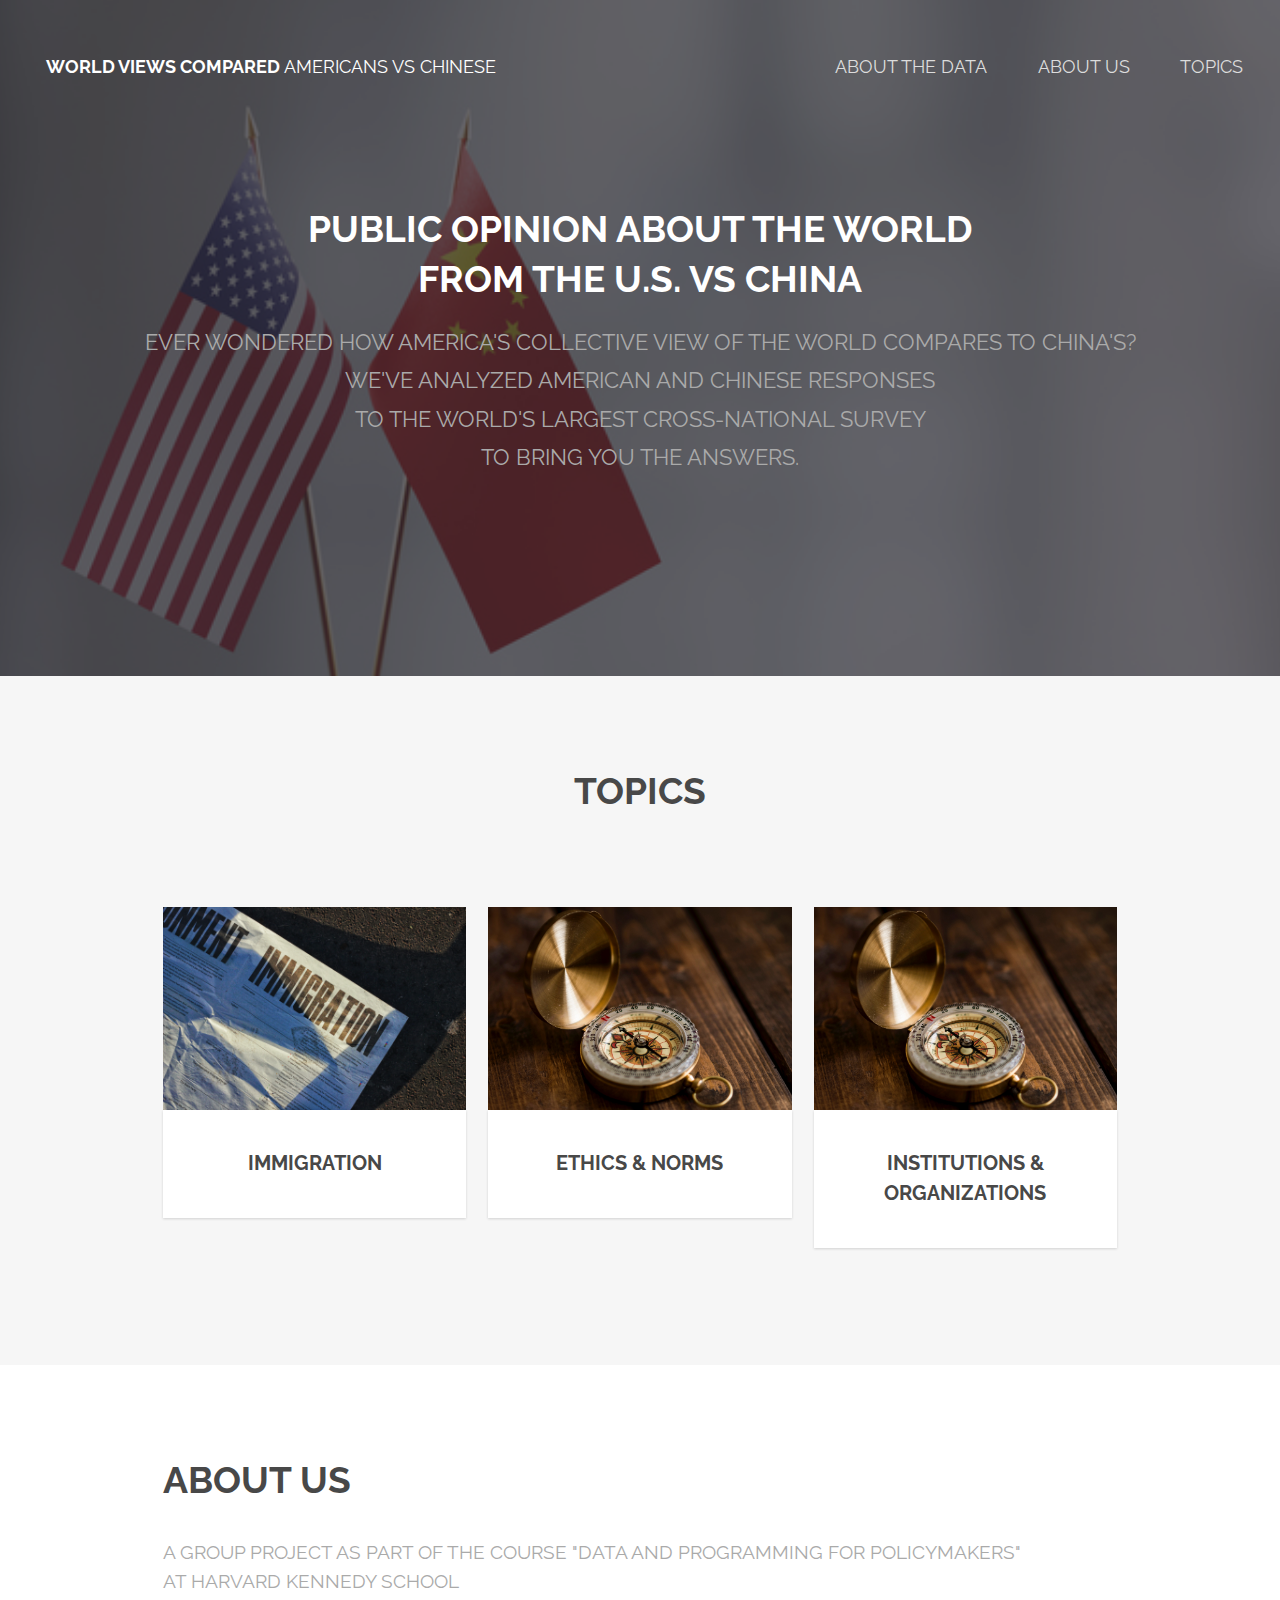
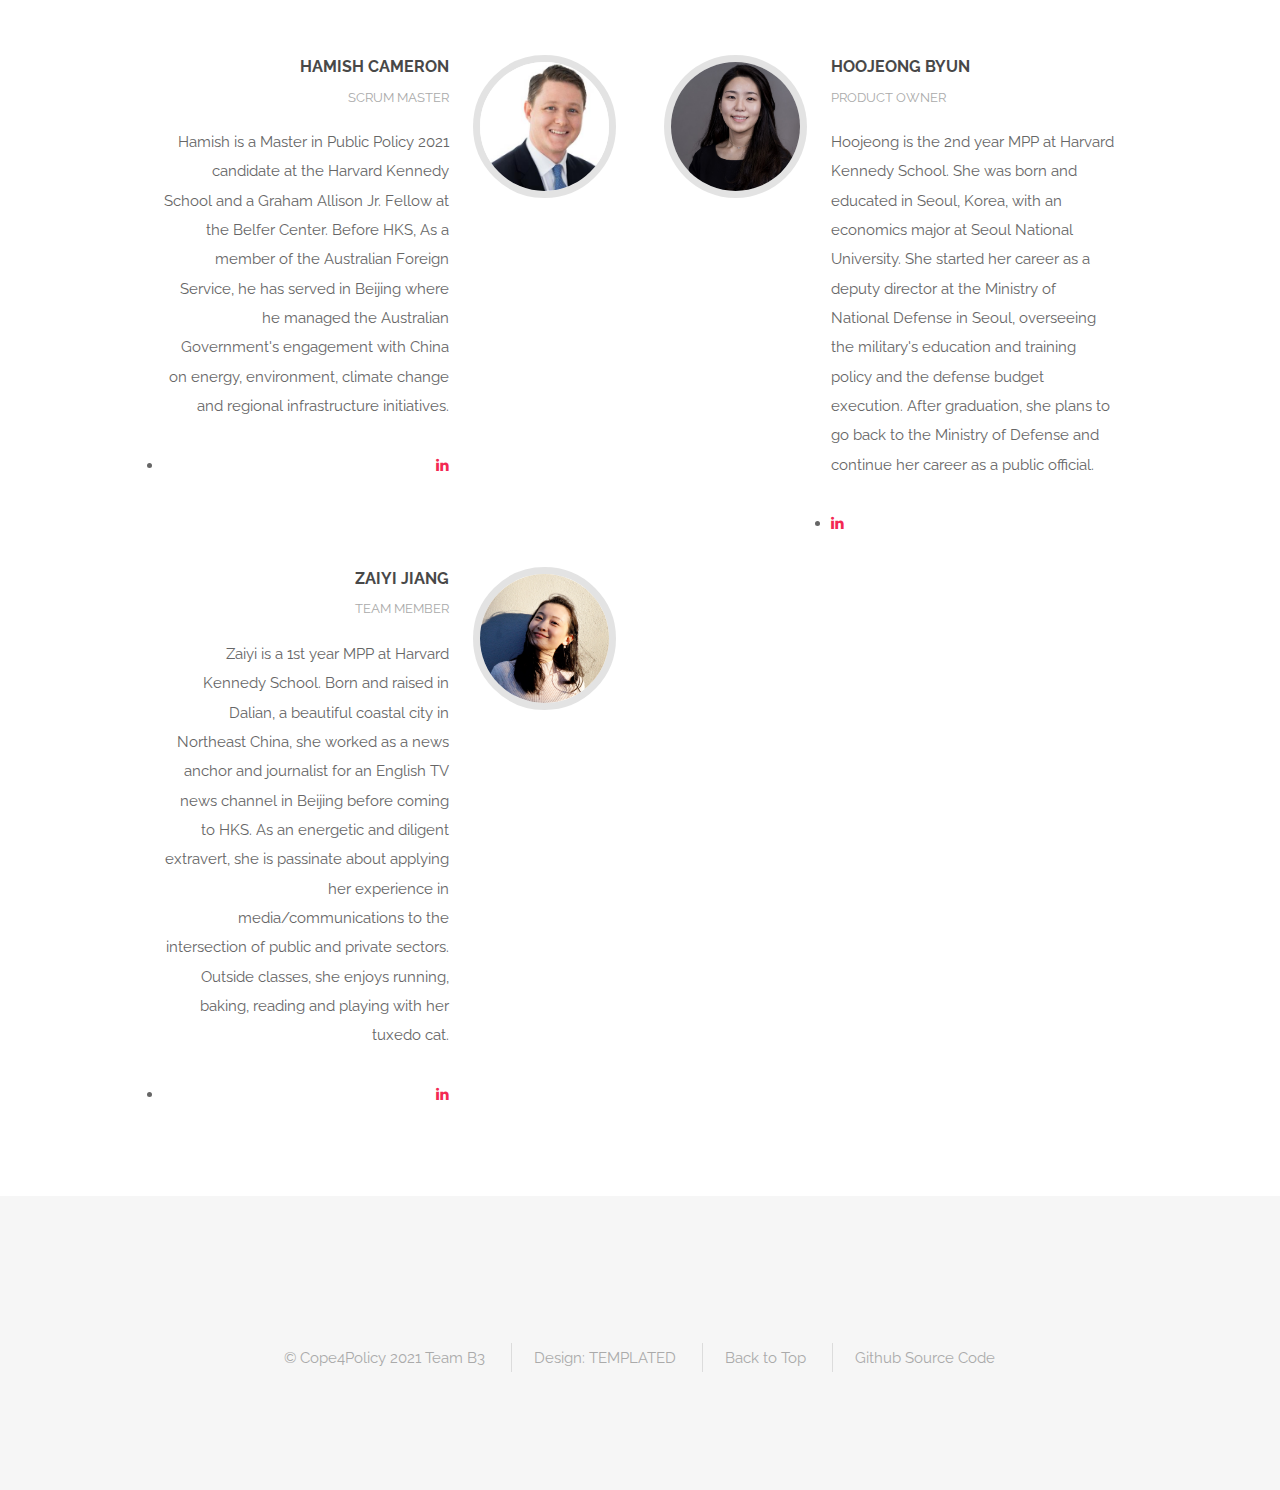
==== commit 1c6400af: "add organizations page" ====
--- a/index.html
+++ b/index.html
@@ -15,7 +15,7 @@
 
 		<!-- Header -->
 			<header id="header" class="alt">
-				<h1><strong><a href="index.html">World Views Compared</a></strong> </h1>
+				<h1><strong><a href="index.html">World Views Compared</a></strong> Americans vs Chinese</h1>
 				<nav id="nav">
 					<ul>
 						<li><a href="about-data.html">About the Data</a></li>
@@ -43,20 +43,29 @@
 					<div class="container">
 						<header class="major">
 							<h2 id="about_topics">Topics</h2>
-							<p>Immigration and Ethics</p>
 						</header>
-						<div class="row 150%">
-							<div class="6u 12u$(xsmall)">
+						<div class="row">
+							<div class="4u 12u$(xsmall)">
 								<div class="image fit captioned">
 									<a href="immigration.html"><img src="images/immigration.jpg" alt="" /></a>
 									<h3><a href="immigration.html">Immigration</a></h3>
 								</div>
 							</div>
-							<div class="6u$ 12u$(xsmall)">
+
+							<div class="4u 12u$(xsmall)">
 								<div class="image fit captioned">
 									<a href="Ethics.html"><img src="images/ethics.jpg" alt="" /></a>
-									<h3><a href="Ethics.html">Ethics and Norms</a></h3>
+									<h3><a href="Ethics.html">Ethics & Norms</a></h3>
+								</div>
+							</div>	
+<!-- Zaiyi - could I trouble you to find an image? Maybe of Congress of Diaoyutai? Hamish-->
+							<div class="4u$ 12u$(xsmall)">
+								<div class="image fit captioned">
+									<a href="organizations.html"><img src="images/ethics.jpg" alt="" /></a>
+									<h3><a href="organizations.html">Institutions & Organizations</a></h3>
+								</div>
 							</div>
+
 						</div>
 					</div>
 				</section>
--- a/css/main.css
+++ b/css/main.css
@@ -2587,6 +2587,8 @@
 		text-transform: uppercase;
 	}
 
+	}
+
 	header h2 + p {
 		font-size: 1.25em;
 		margin-top: -1em;
@@ -3291,58 +3293,3 @@
 					padding: 0;
 				}
 
-/* Charts */
-		.charts div {
-		    font-family: "Helvetica Neue", Helvetica, Arial, sans-serif;
-		    width: 1200px;
-		    height: 1500px;
-		    position: relative;
-		    text-align: center
-		}
-
-		.charts svg {
-		    width: 100%;
-		    height: 100%;
-		    position: center;
-		}
-		.charts .toolTip {
-		    font-family: "Helvetica Neue", Helvetica, Arial, sans-serif;
-		    position: absolute;
-		    display: none;
-		    width: auto;
-		    height: auto;
-		    background: none repeat scroll 0 0 white;
-		    border: 0 none;
-		    border-radius: 8px 8px 8px 8px;
-		    box-shadow: -3px 3px 15px #888888;
-		    color: black;
-		    font: 12px sans-serif;
-		    padding: 5px;
-		    text-align: center;
-		}
-		.charts .legend {
-		    font-family: "Helvetica Neue", Helvetica, Arial, sans-serif;
-		    font-size: 60%;
-		}
-		.charts text {
-		    font: 10px sans-serif;
-		}
-		.charts .axis text {
-		    font: 10px sans-serif;
-		}
-		.charts .axis path{
-		    fill: none;
-		    stroke: #000;
-		}
-		.charts .axis line {
-		    fill: none;
-		    stroke: #000;
-		    shape-rendering: crispEdges;
-		}
-		.charts .axis .tick line {
-		    stroke-width: 1;
-		    stroke: rgba(0, 0, 0, 0.2);
-		}
-		.charts .x.axis path {
-		    display: none;
-		}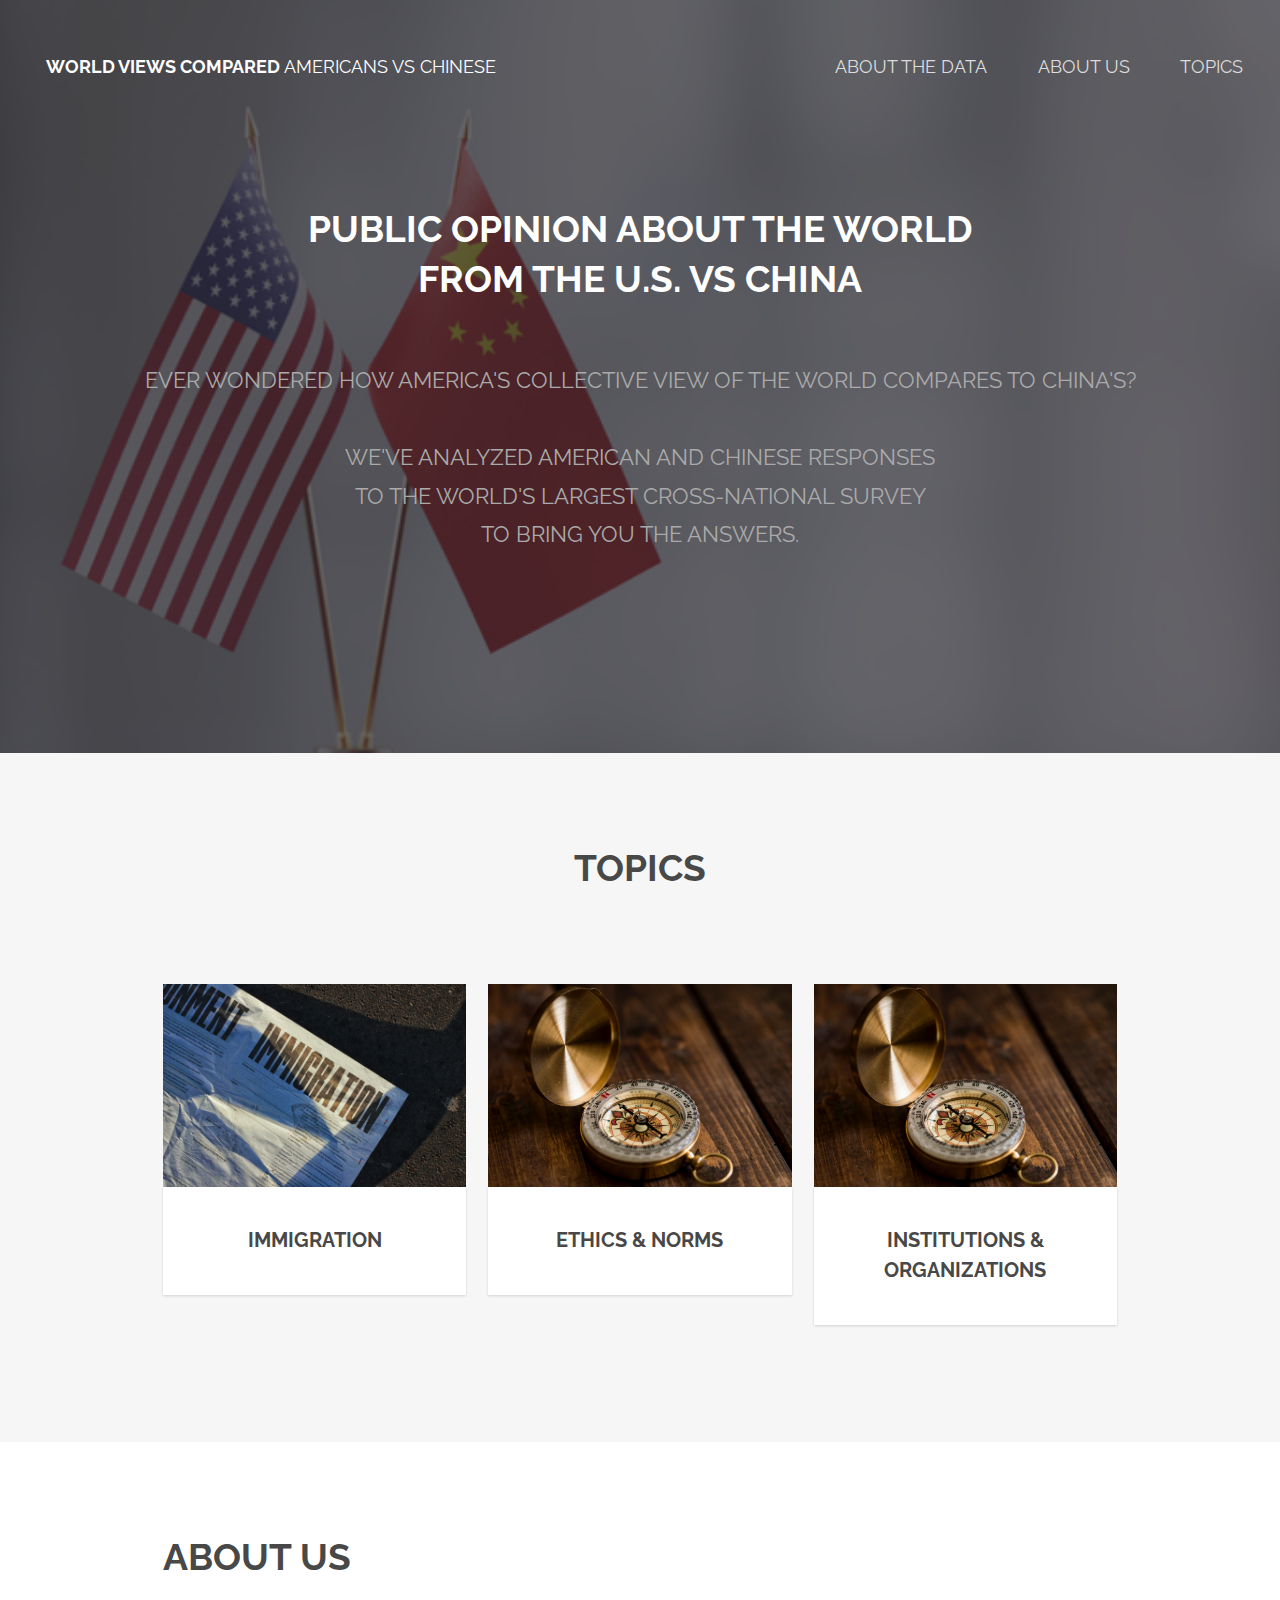
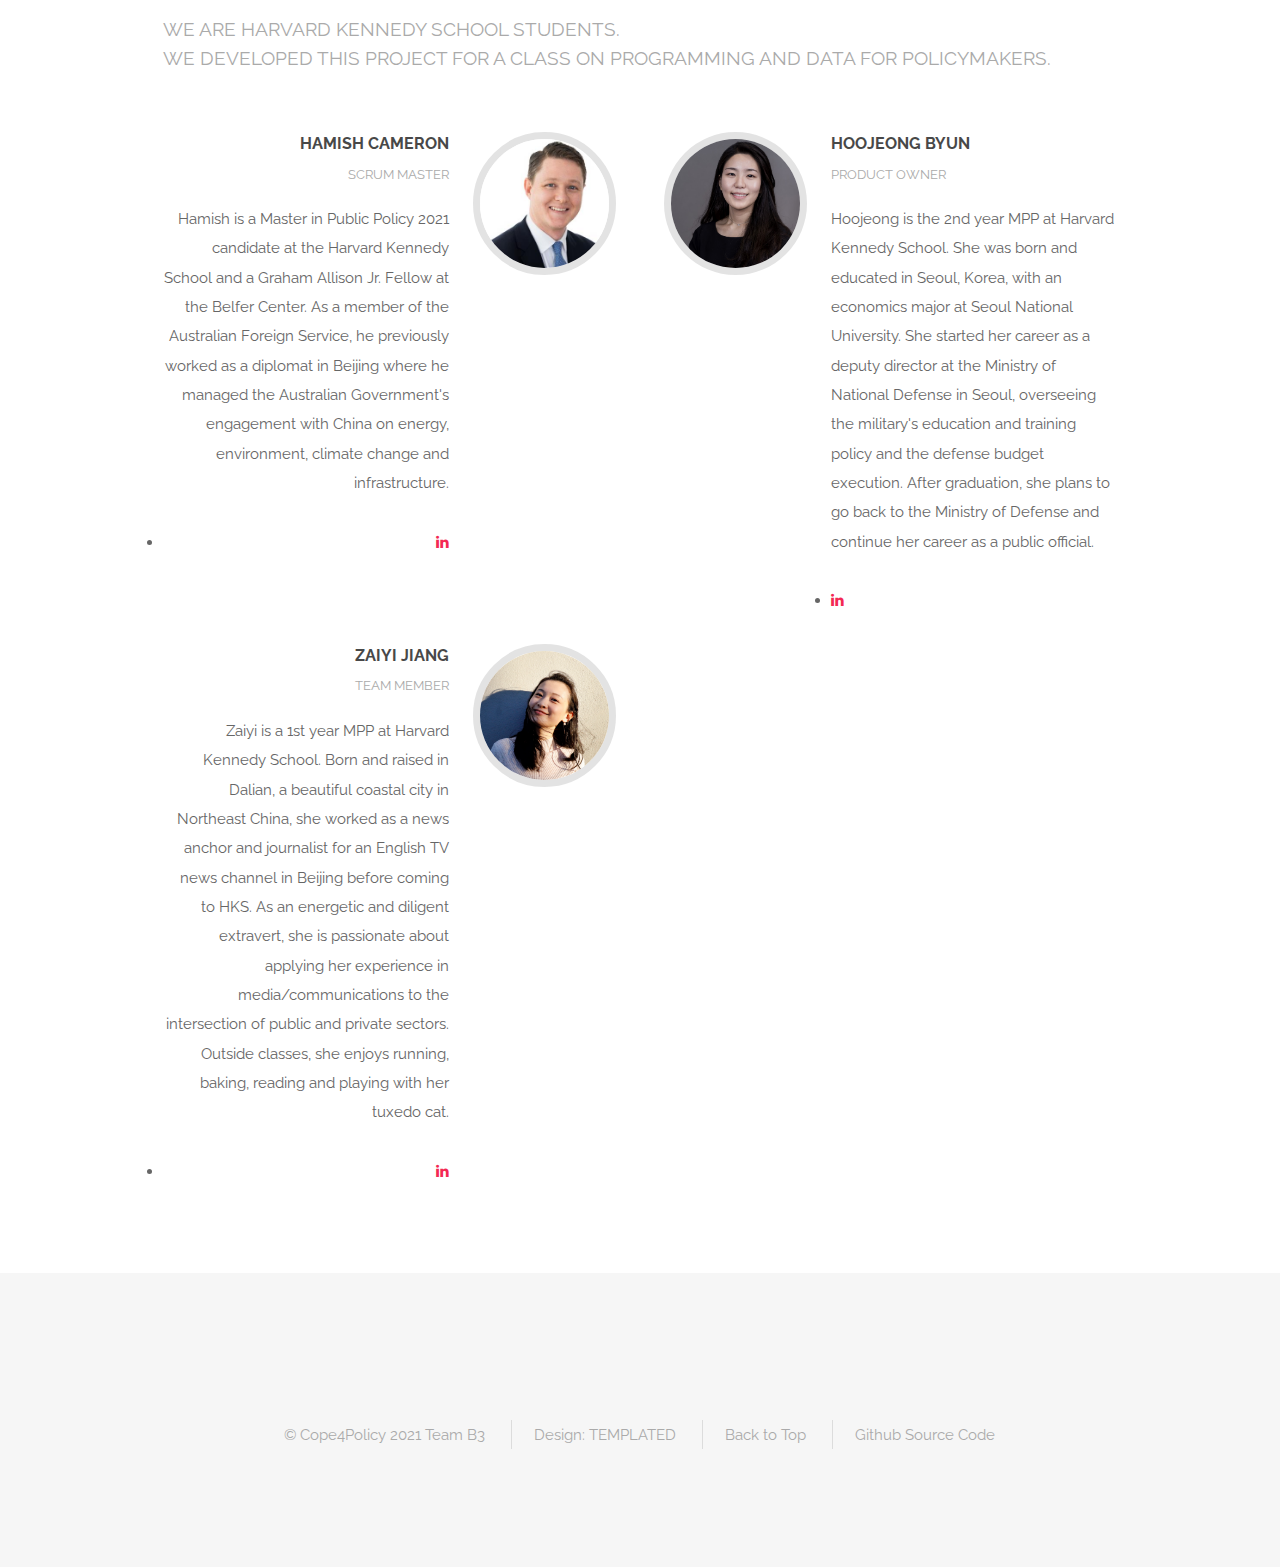
==== commit 60a395d7: "add organizations, add topics to nav" ====
--- a/index.html
+++ b/index.html
@@ -31,8 +31,8 @@
 			<section id="banner">
 				<h2>PUBLIC OPINION ABOUT THE WORLD
 				<br>FROM THE U.S. vs CHINA</h2>
-				<p>EVER WONDERED HOW AMERICA'S COLLECTIVE VIEW OF THE WORLD COMPARES TO CHINA'S?
-				<br>WE'VE ANALYZED AMERICAN AND CHINESE RESPONSES 
+				<p><br>EVER WONDERED HOW AMERICA'S COLLECTIVE VIEW OF THE WORLD COMPARES TO CHINA'S?
+				<br><br>WE'VE ANALYZED AMERICAN AND CHINESE RESPONSES 
 				<br> TO THE WORLD'S LARGEST CROSS-NATIONAL SURVEY 
 				<br> TO BRING YOU THE ANSWERS. </p>
 			</section>
@@ -75,8 +75,7 @@
 					<div class="container">
 						<header class="major special">
 							<h2 id="about_us">About US</h2>
-							<p>A group project as part of the course "Data and Programming for Policymakers" 
-							<br>at Harvard Kennedy School</p>
+							<p>We are Harvard Kennedy School students.<br>We developed this project for a class on programming and data for policymakers.</p>
 						</header>
 						<div class="feature-grid">
 							<div class="feature">
@@ -86,7 +85,7 @@
 										<h4>Hamish Cameron</h4>
 										<p>Scrum Master</p>
 									</header>
-									<p>Hamish is a Master in Public Policy 2021 candidate at the Harvard Kennedy School and a Graham Allison Jr. Fellow at the Belfer Center. Before HKS, As a member of the Australian Foreign Service, he has served in Beijing where he managed the Australian Government&#39s engagement with China on energy, environment, climate change and regional infrastructure initiatives.</p>
+									<p>Hamish is a Master in Public Policy 2021 candidate at the Harvard Kennedy School and a Graham Allison Jr. Fellow at the Belfer Center. As a member of the Australian Foreign Service, he previously worked as a diplomat in Beijing where he managed the Australian Government&#39s engagement with China on energy, environment, climate change and infrastructure.</p>
 									<li><a href="https://www.linkedin.com/in/hamish-cameron-29722518/" class="icon fa-linkedin"></a></li>
 								</div>
 							</div>
@@ -108,7 +107,7 @@
 										<h4>Zaiyi Jiang</h4>
 										<p>Team Member</p>
 									</header>
-									<p>Zaiyi is a 1st year MPP at Harvard Kennedy School. Born and raised in Dalian, a beautiful coastal city in Northeast China, she worked as a news anchor and journalist for an English TV news channel in Beijing before coming to HKS. As an energetic and diligent extravert, she is passinate about applying her experience in media/communications to the intersection of public and private sectors. Outside classes, she enjoys running, baking, reading and playing with her tuxedo cat.</p>
+									<p>Zaiyi is a 1st year MPP at Harvard Kennedy School. Born and raised in Dalian, a beautiful coastal city in Northeast China, she worked as a news anchor and journalist for an English TV news channel in Beijing before coming to HKS. As an energetic and diligent extravert, she is passionate about applying her experience in media/communications to the intersection of public and private sectors. Outside classes, she enjoys running, baking, reading and playing with her tuxedo cat.</p>
 									<li><a href="https://www.linkedin.com/in/zaiyi-jiang/" class="icon fa-linkedin"></a></li>
 								</div>
 							</div>
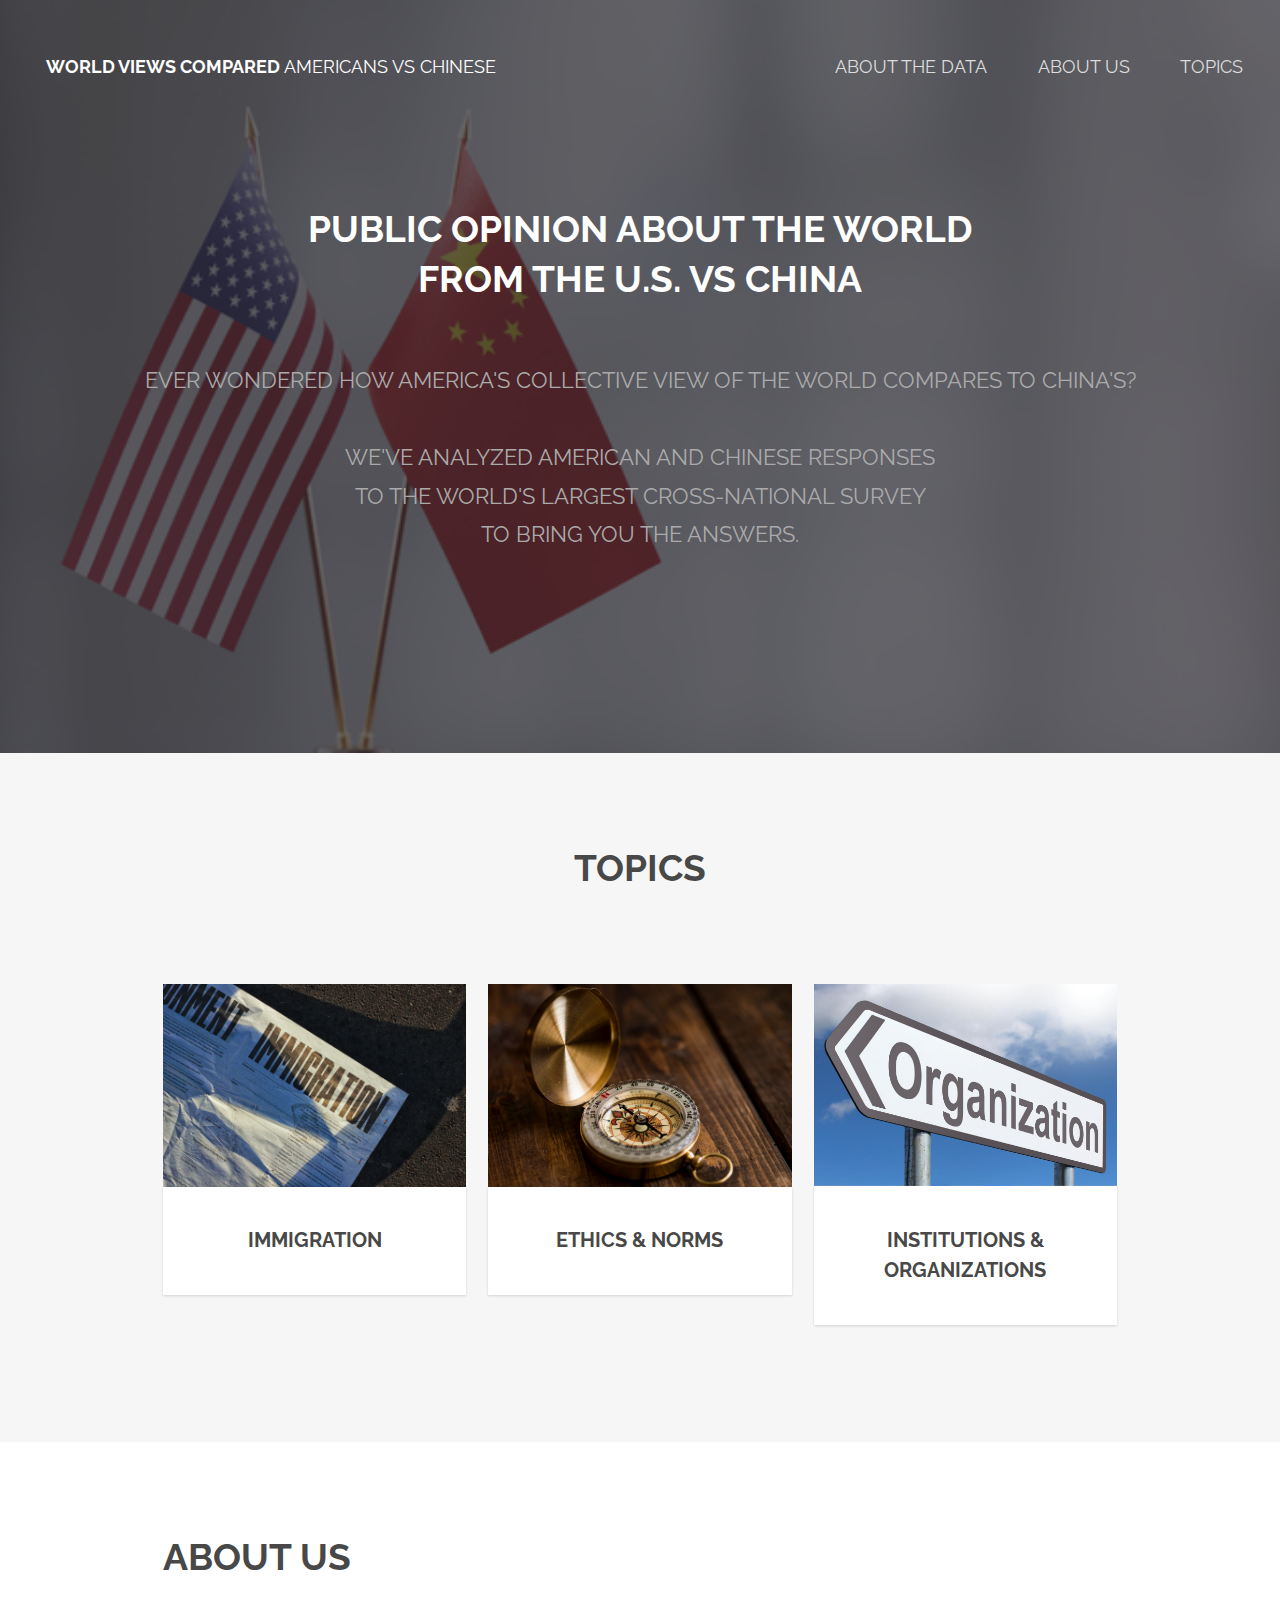
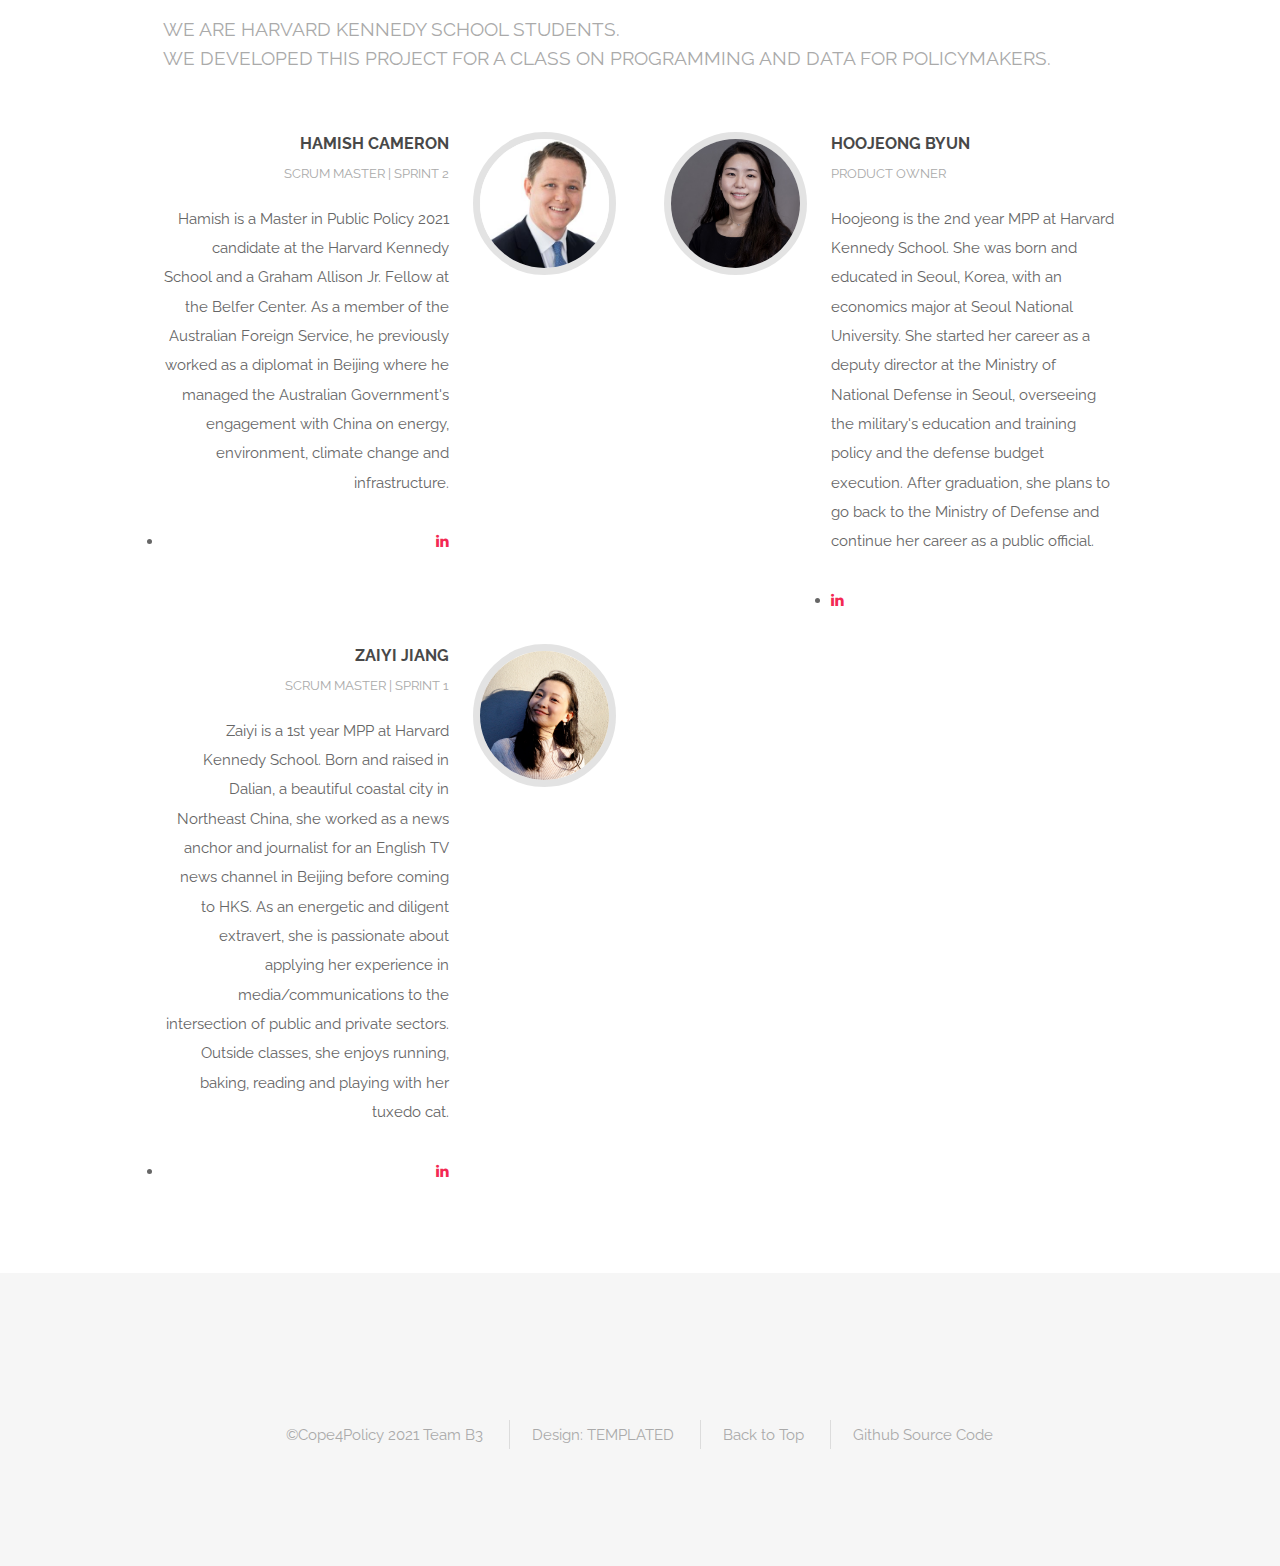
==== commit 9b651678: "add org image, change the role for about-us" ====
--- a/index.html
+++ b/index.html
@@ -61,7 +61,7 @@
 <!-- Zaiyi - could I trouble you to find an image? Maybe of Congress of Diaoyutai? Hamish-->
 							<div class="4u$ 12u$(xsmall)">
 								<div class="image fit captioned">
-									<a href="organizations.html"><img src="images/ethics.jpg" alt="" /></a>
+									<a href="organizations.html"><img src="images/organization.jpg" alt="" /></a>
 									<h3><a href="organizations.html">Institutions & Organizations</a></h3>
 								</div>
 							</div>
@@ -83,7 +83,7 @@
 								<div class="content">
 									<header>
 										<h4>Hamish Cameron</h4>
-										<p>Scrum Master</p>
+										<p>Scrum Master | Sprint 2</p>
 									</header>
 									<p>Hamish is a Master in Public Policy 2021 candidate at the Harvard Kennedy School and a Graham Allison Jr. Fellow at the Belfer Center. As a member of the Australian Foreign Service, he previously worked as a diplomat in Beijing where he managed the Australian Government&#39s engagement with China on energy, environment, climate change and infrastructure.</p>
 									<li><a href="https://www.linkedin.com/in/hamish-cameron-29722518/" class="icon fa-linkedin"></a></li>
@@ -104,10 +104,10 @@
 								<div class="image rounded"><img src="images/Zaiyi.jpg" alt="" /></div>
 								<div class="content">
 									<header>
-										<h4>Zaiyi Jiang</h4>
-										<p>Team Member</p>
+										<h4 id="about_us2">Zaiyi Jiang</h4>
+										<p>Scrum Master | Sprint 1</p>
 									</header>
-									<p>Zaiyi is a 1st year MPP at Harvard Kennedy School. Born and raised in Dalian, a beautiful coastal city in Northeast China, she worked as a news anchor and journalist for an English TV news channel in Beijing before coming to HKS. As an energetic and diligent extravert, she is passionate about applying her experience in media/communications to the intersection of public and private sectors. Outside classes, she enjoys running, baking, reading and playing with her tuxedo cat.</p>
+									<p >Zaiyi is a 1st year MPP at Harvard Kennedy School. Born and raised in Dalian, a beautiful coastal city in Northeast China, she worked as a news anchor and journalist for an English TV news channel in Beijing before coming to HKS. As an energetic and diligent extravert, she is passionate about applying her experience in media/communications to the intersection of public and private sectors. Outside classes, she enjoys running, baking, reading and playing with her tuxedo cat.</p>
 									<li><a href="https://www.linkedin.com/in/zaiyi-jiang/" class="icon fa-linkedin"></a></li>
 								</div>
 							</div>
@@ -118,7 +118,7 @@
 			<footer id="footer">
 				<div class="container">
 					<ul class="copyright">
-						<li>&copy; Cope4Policy 2021 Team B3</li>
+						<li>&copy;<a href="#about_us2">Cope4Policy 2021 Team B3</li>
 						<li>Design: <a href="http://templated.co">TEMPLATED</a></li>
 						<li><a href="#">Back to Top</a></li>
 						<li><a href="https://github.com/Hoojeong/Team3">Github Source Code</a></li>
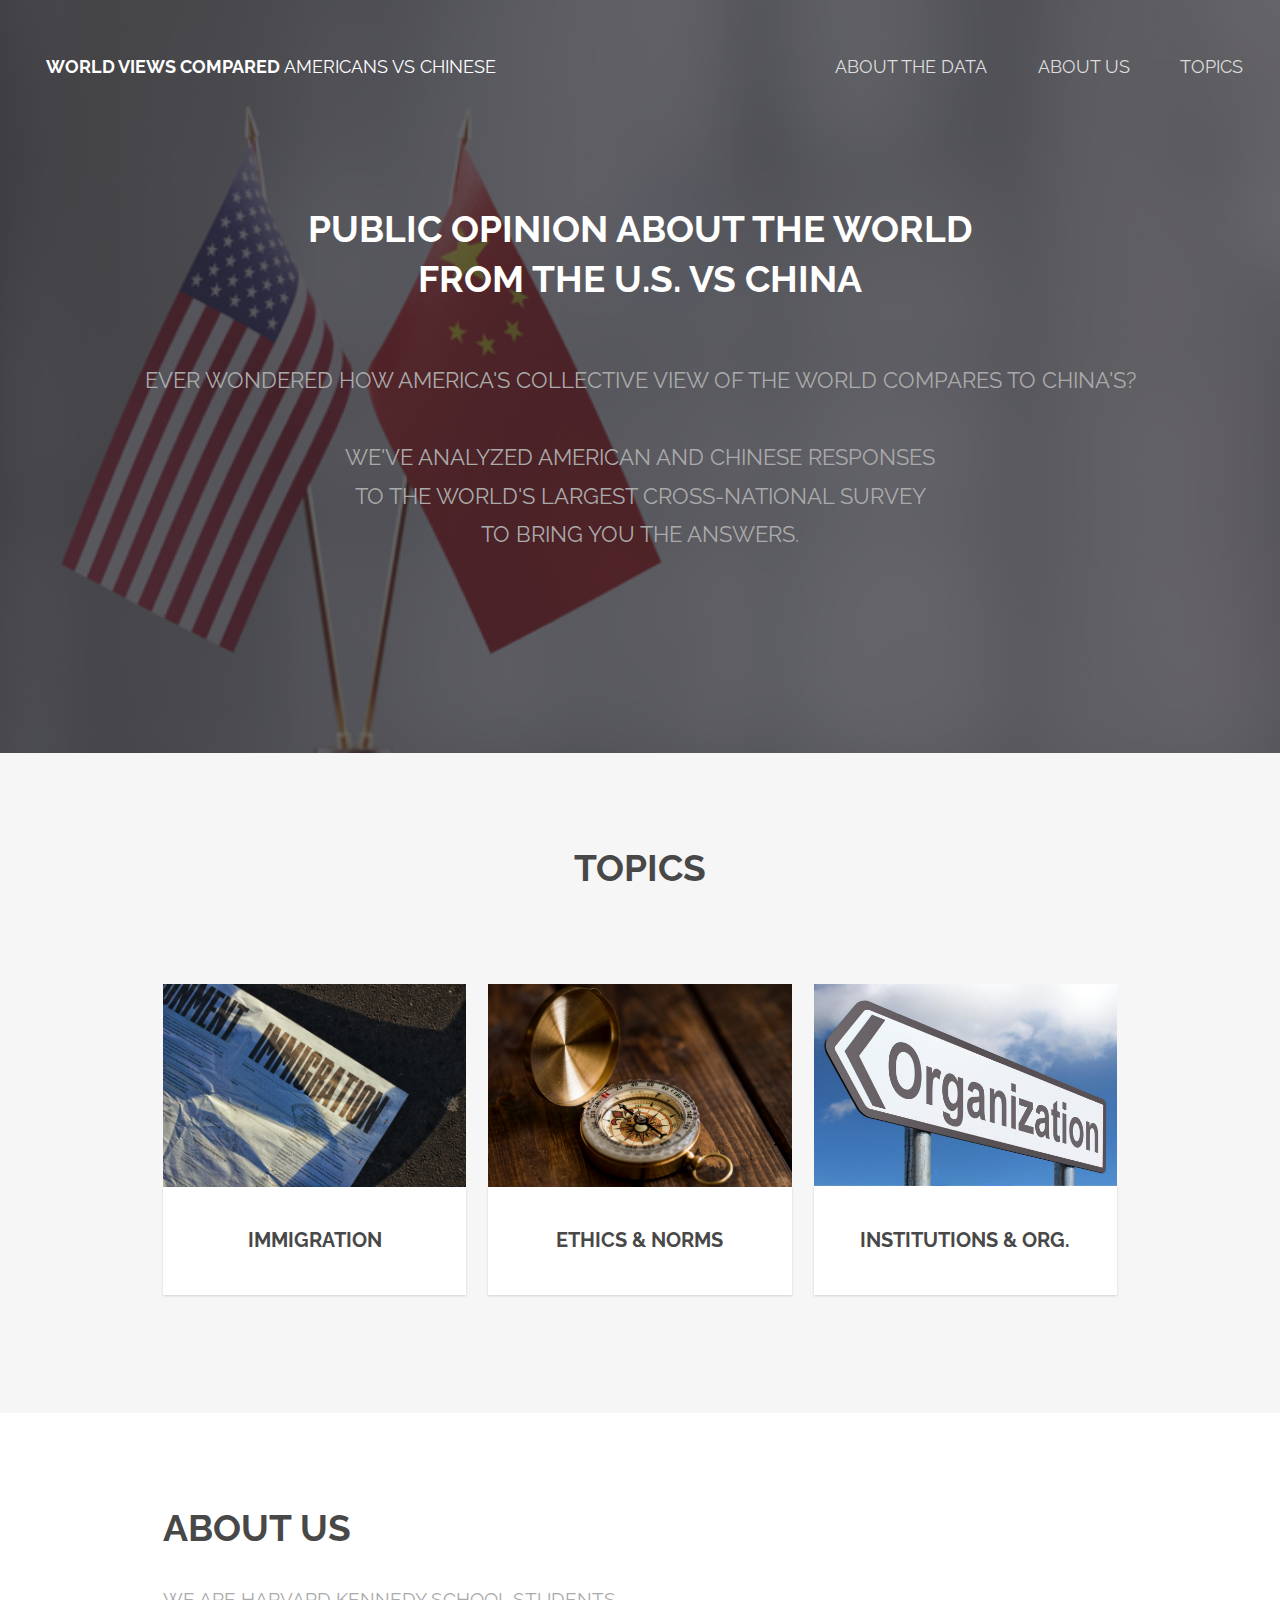
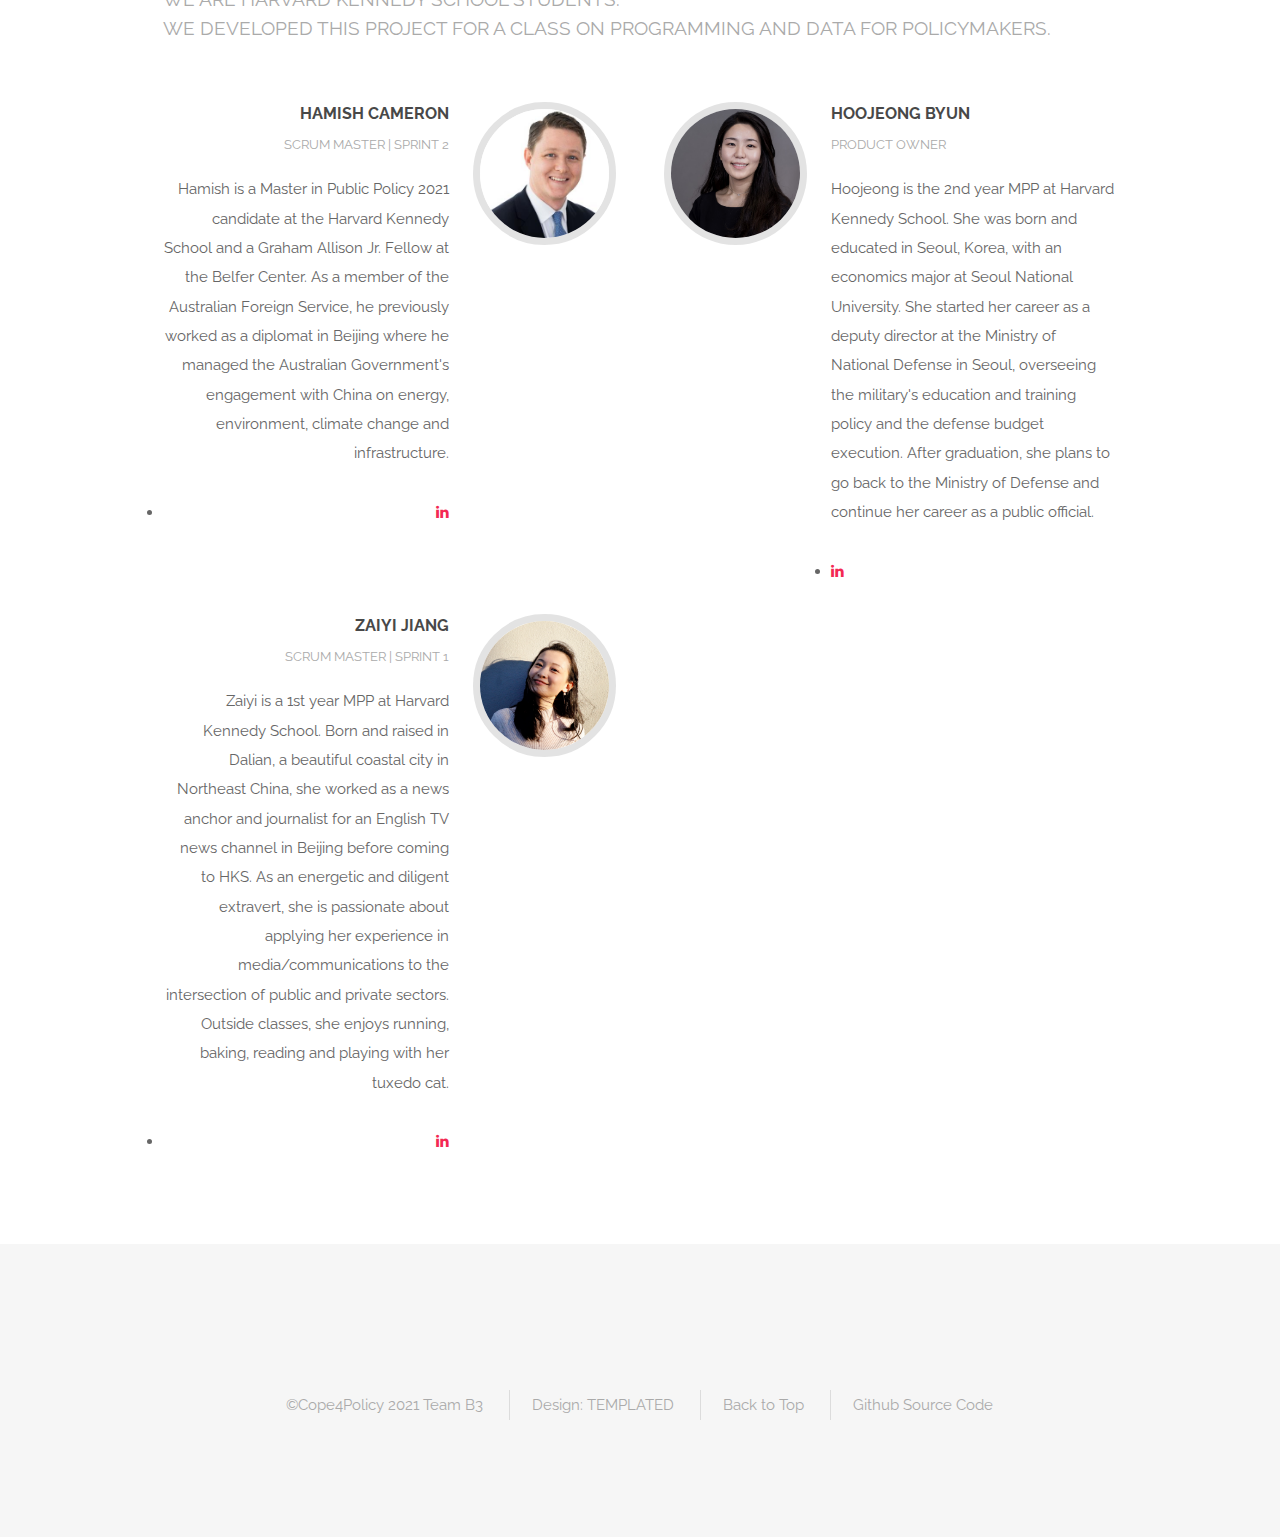
==== commit 29ac628d: "change the title of topic 3" ====
--- a/index.html
+++ b/index.html
@@ -58,11 +58,13 @@
 									<h3><a href="Ethics.html">Ethics & Norms</a></h3>
 								</div>
 							</div>	
-<!-- Zaiyi - could I trouble you to find an image? Maybe of Congress of Diaoyutai? Hamish-->
-							<div class="4u$ 12u$(xsmall)">
-								<div class="image fit captioned">
-									<a href="organizations.html"><img src="images/organization.jpg" alt="" /></a>
-									<h3><a href="organizations.html">Institutions & Organizations</a></h3>
+
+							<div class="4u$ 12u$(xsmall)" id="organizations_title">
+								<div class="image fit captioned" >
+									<a href="organizations.html"><img src="images/organization.jpg" alt=""/></a>
+						
+								    <h3 href="organizations.html"><a>Institutions & Org.</a></h3>
+								
 								</div>
 							</div>
 
--- a/css/main.css
+++ b/css/main.css
@@ -3292,4 +3292,5 @@
 					margin: 0;
 					padding: 0;
 				}
-
+		}
+
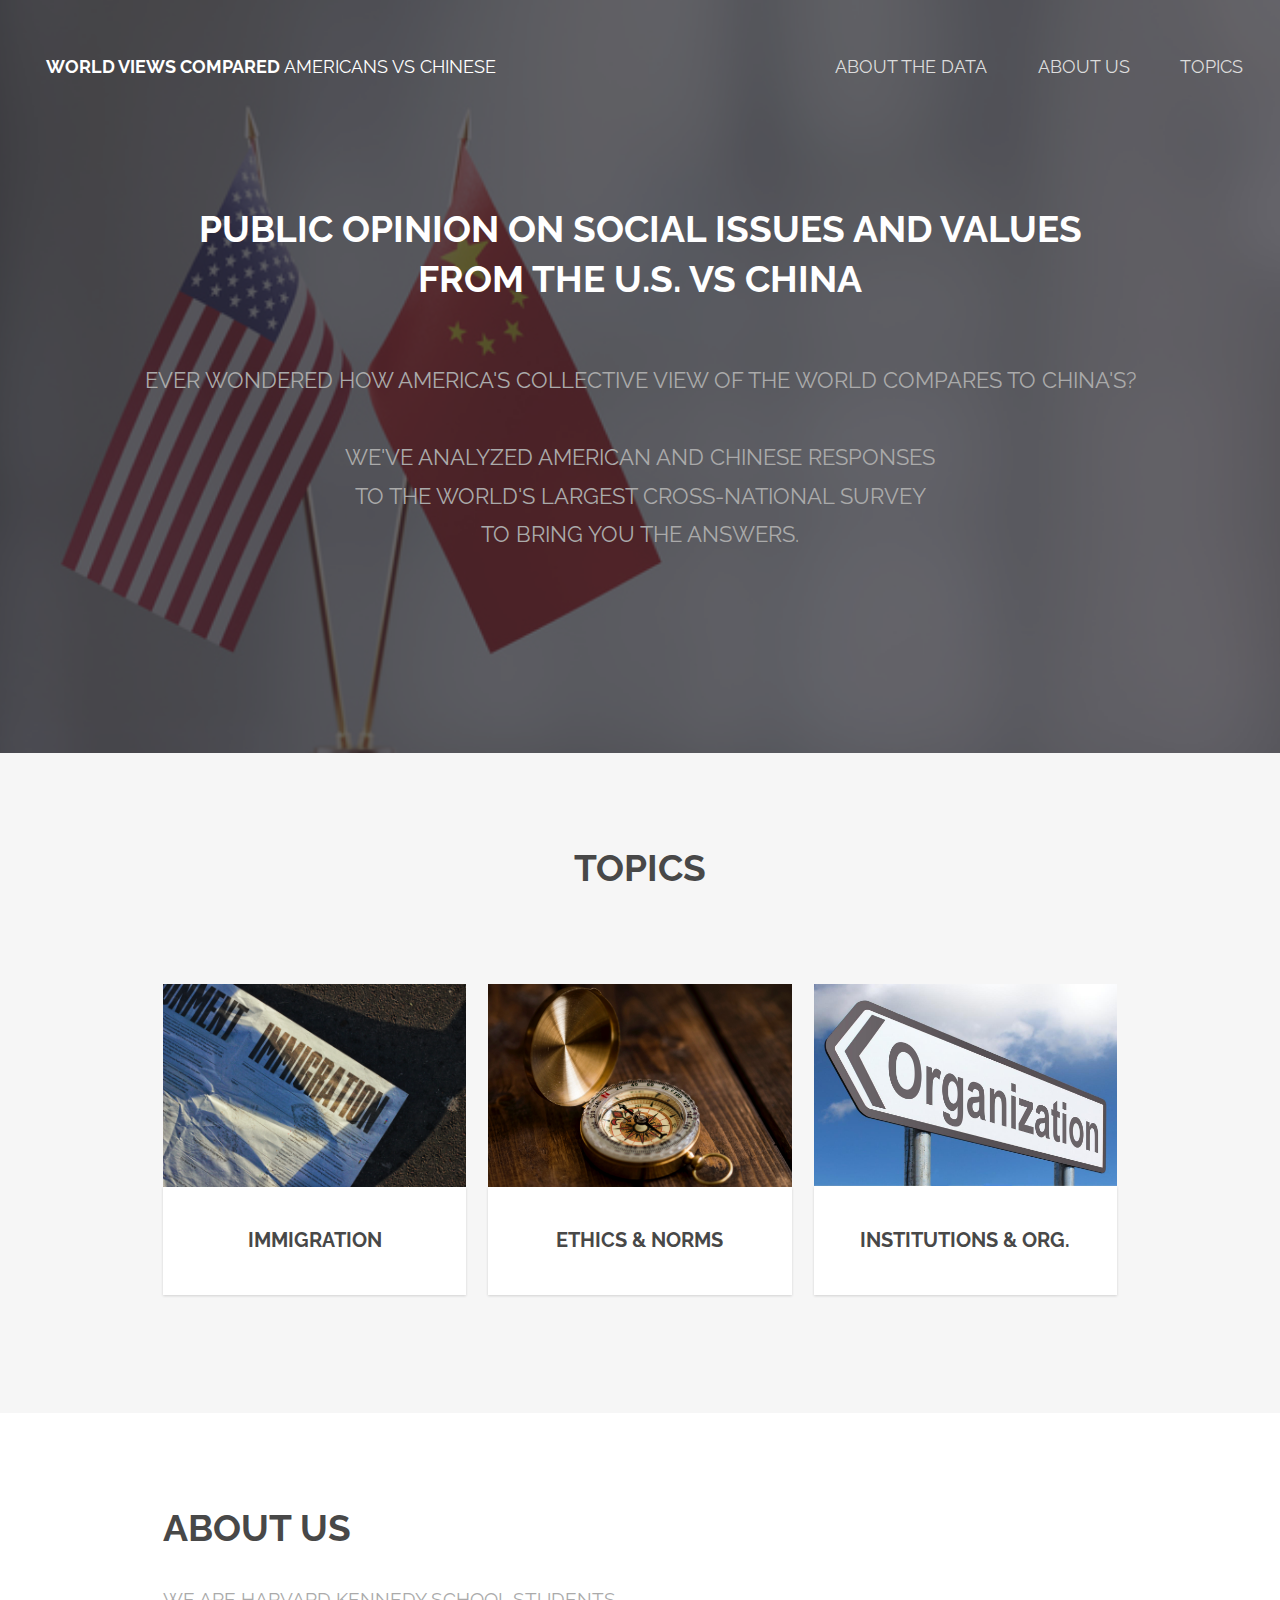
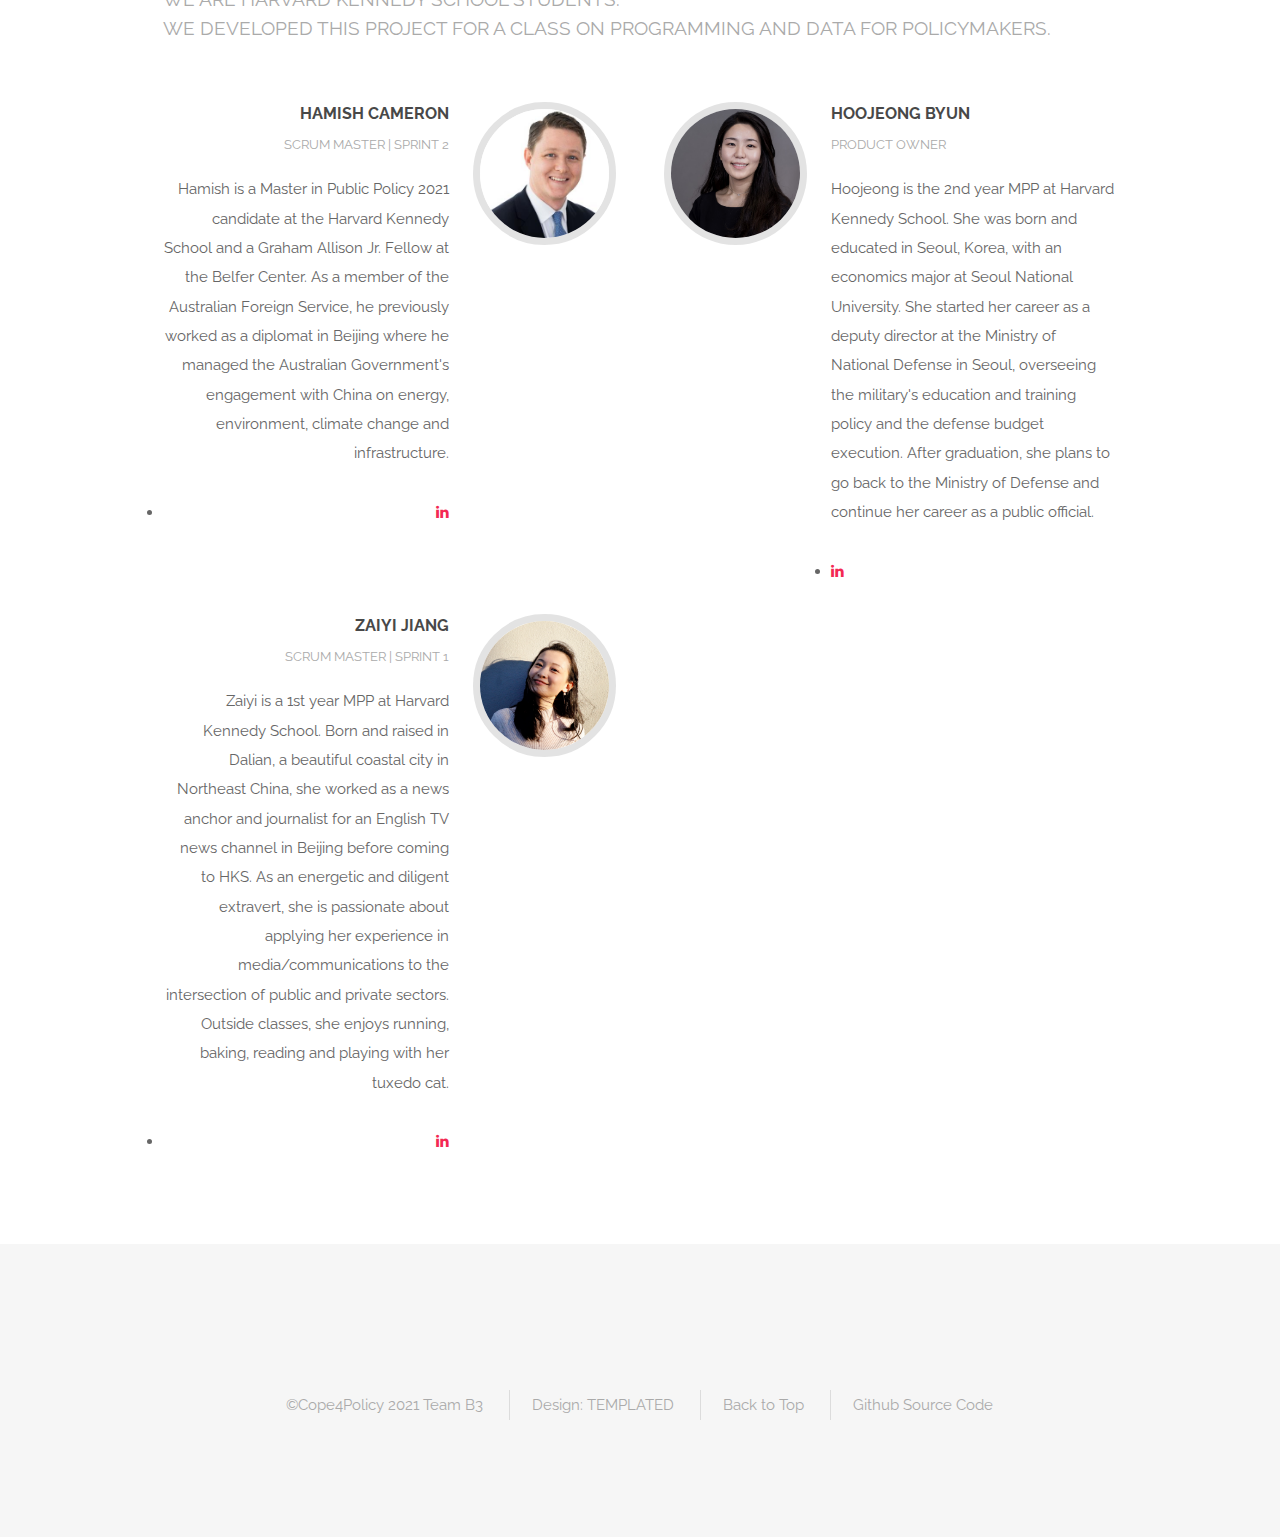
==== commit 4a1cac2d: "change the main title and update readme for immigration page" ====
--- a/index.html
+++ b/index.html
@@ -29,7 +29,7 @@
 
 		<!-- Banner -->
 			<section id="banner">
-				<h2>PUBLIC OPINION ABOUT THE WORLD
+				<h2>PUBLIC OPINION on social issues and values
 				<br>FROM THE U.S. vs CHINA</h2>
 				<p><br>EVER WONDERED HOW AMERICA'S COLLECTIVE VIEW OF THE WORLD COMPARES TO CHINA'S?
 				<br><br>WE'VE ANALYZED AMERICAN AND CHINESE RESPONSES 
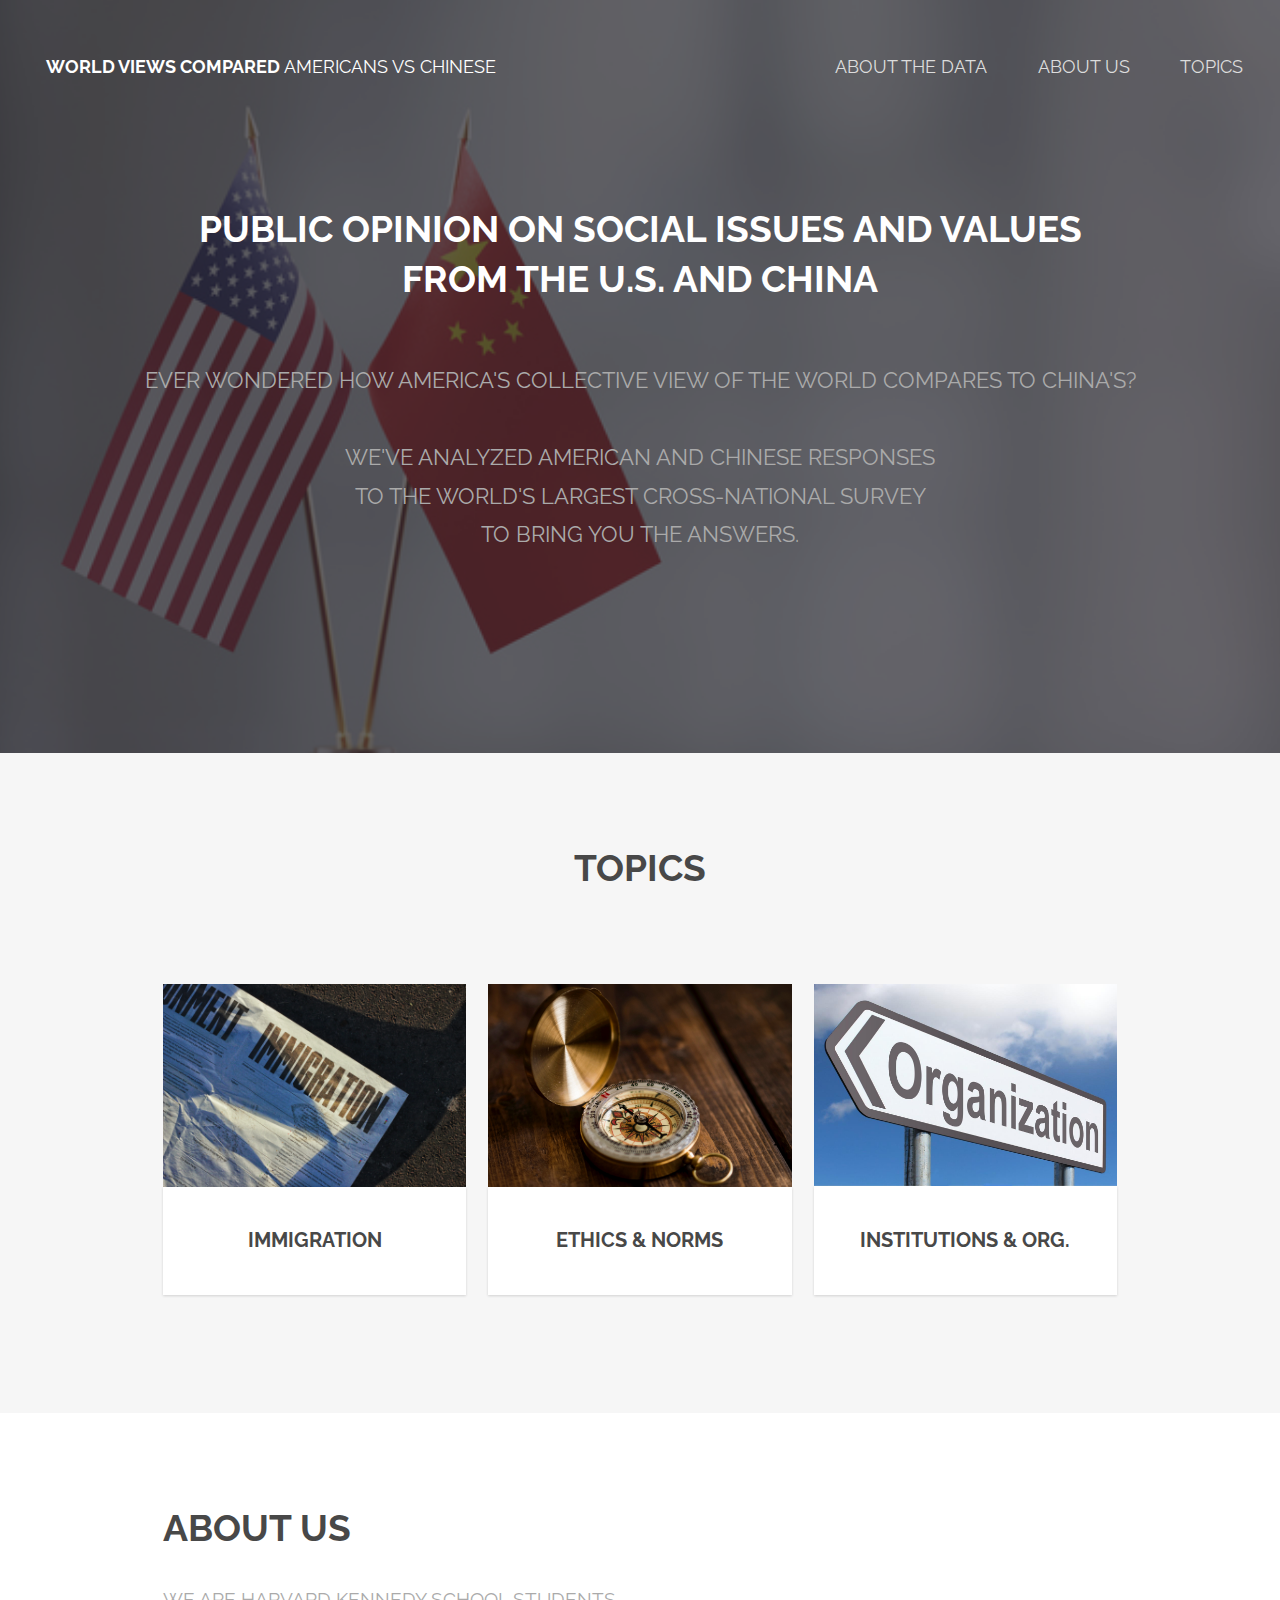
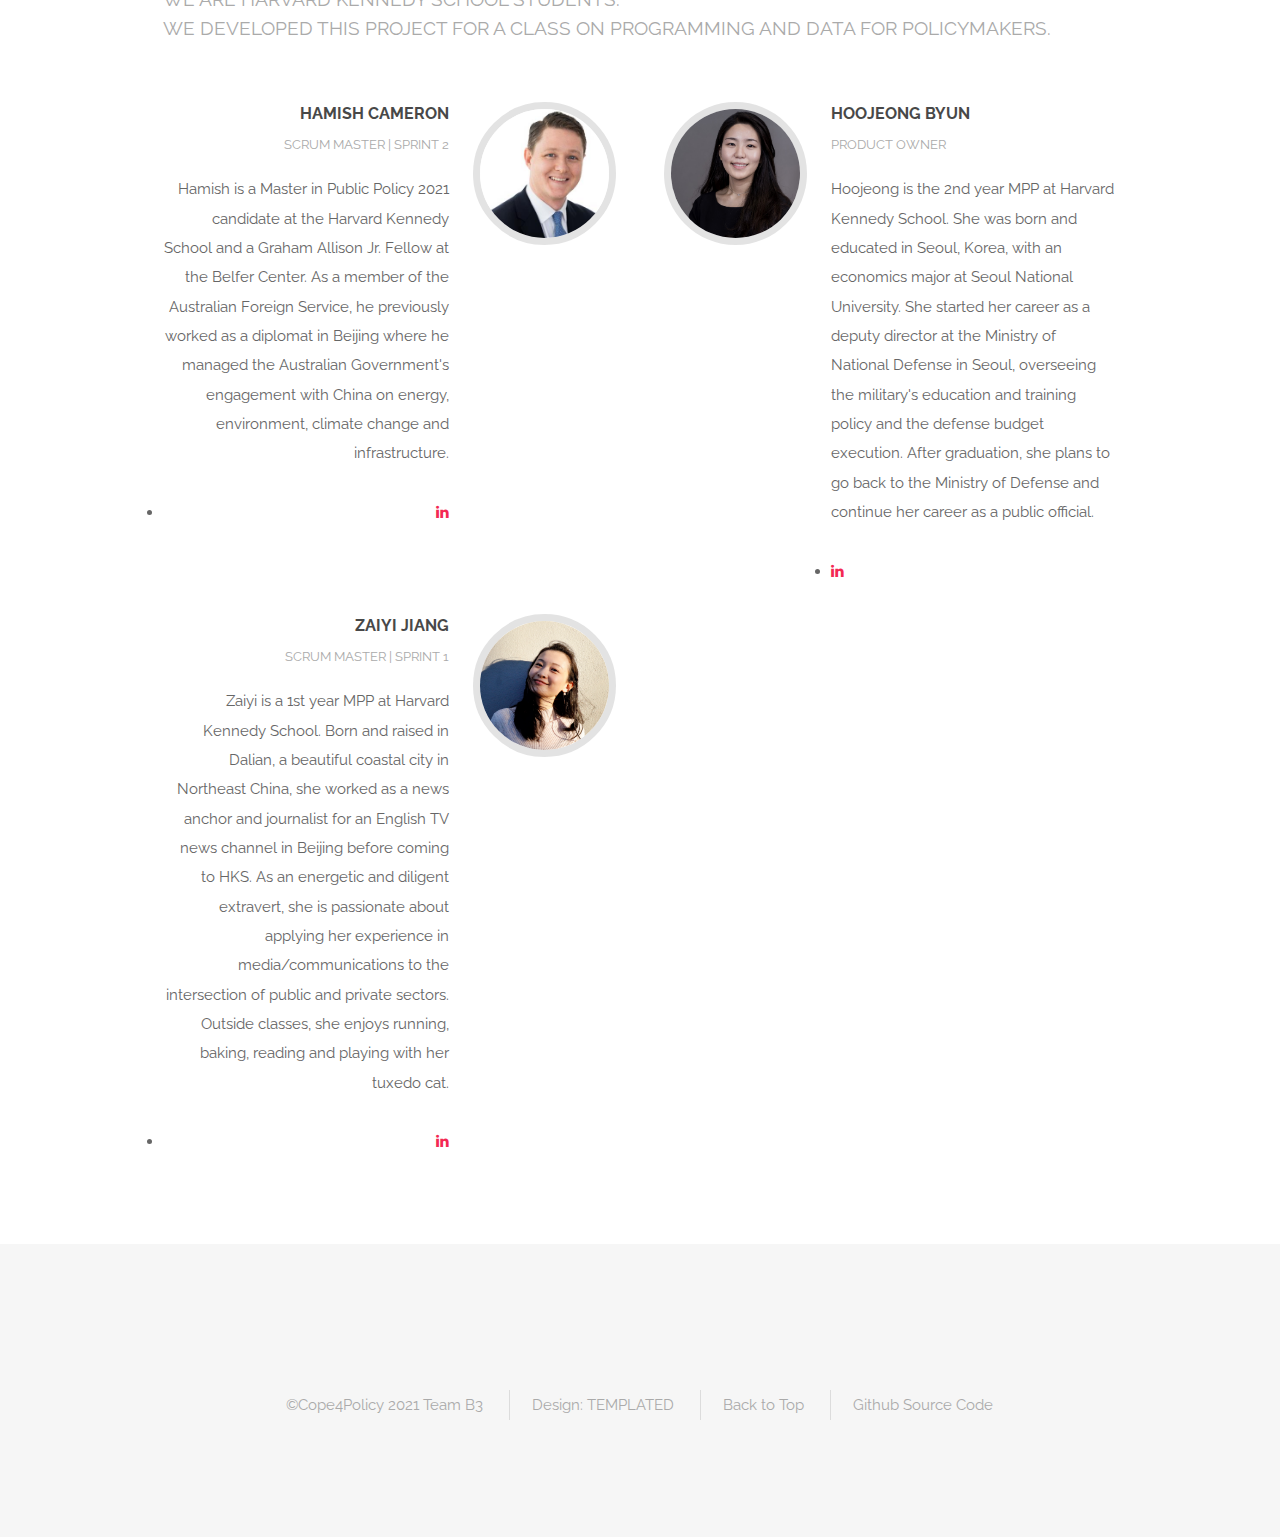
==== commit 4abc826f: "change the main title of the homepage to ...from US and China" ====
--- a/index.html
+++ b/index.html
@@ -29,8 +29,8 @@
 
 		<!-- Banner -->
 			<section id="banner">
-				<h2>PUBLIC OPINION on social issues and values
-				<br>FROM THE U.S. vs CHINA</h2>
+				<h2>PUBLIC OPINION on social issues and values 
+				<br> FROM THE U.S. and CHINA</h2>
 				<p><br>EVER WONDERED HOW AMERICA'S COLLECTIVE VIEW OF THE WORLD COMPARES TO CHINA'S?
 				<br><br>WE'VE ANALYZED AMERICAN AND CHINESE RESPONSES 
 				<br> TO THE WORLD'S LARGEST CROSS-NATIONAL SURVEY 
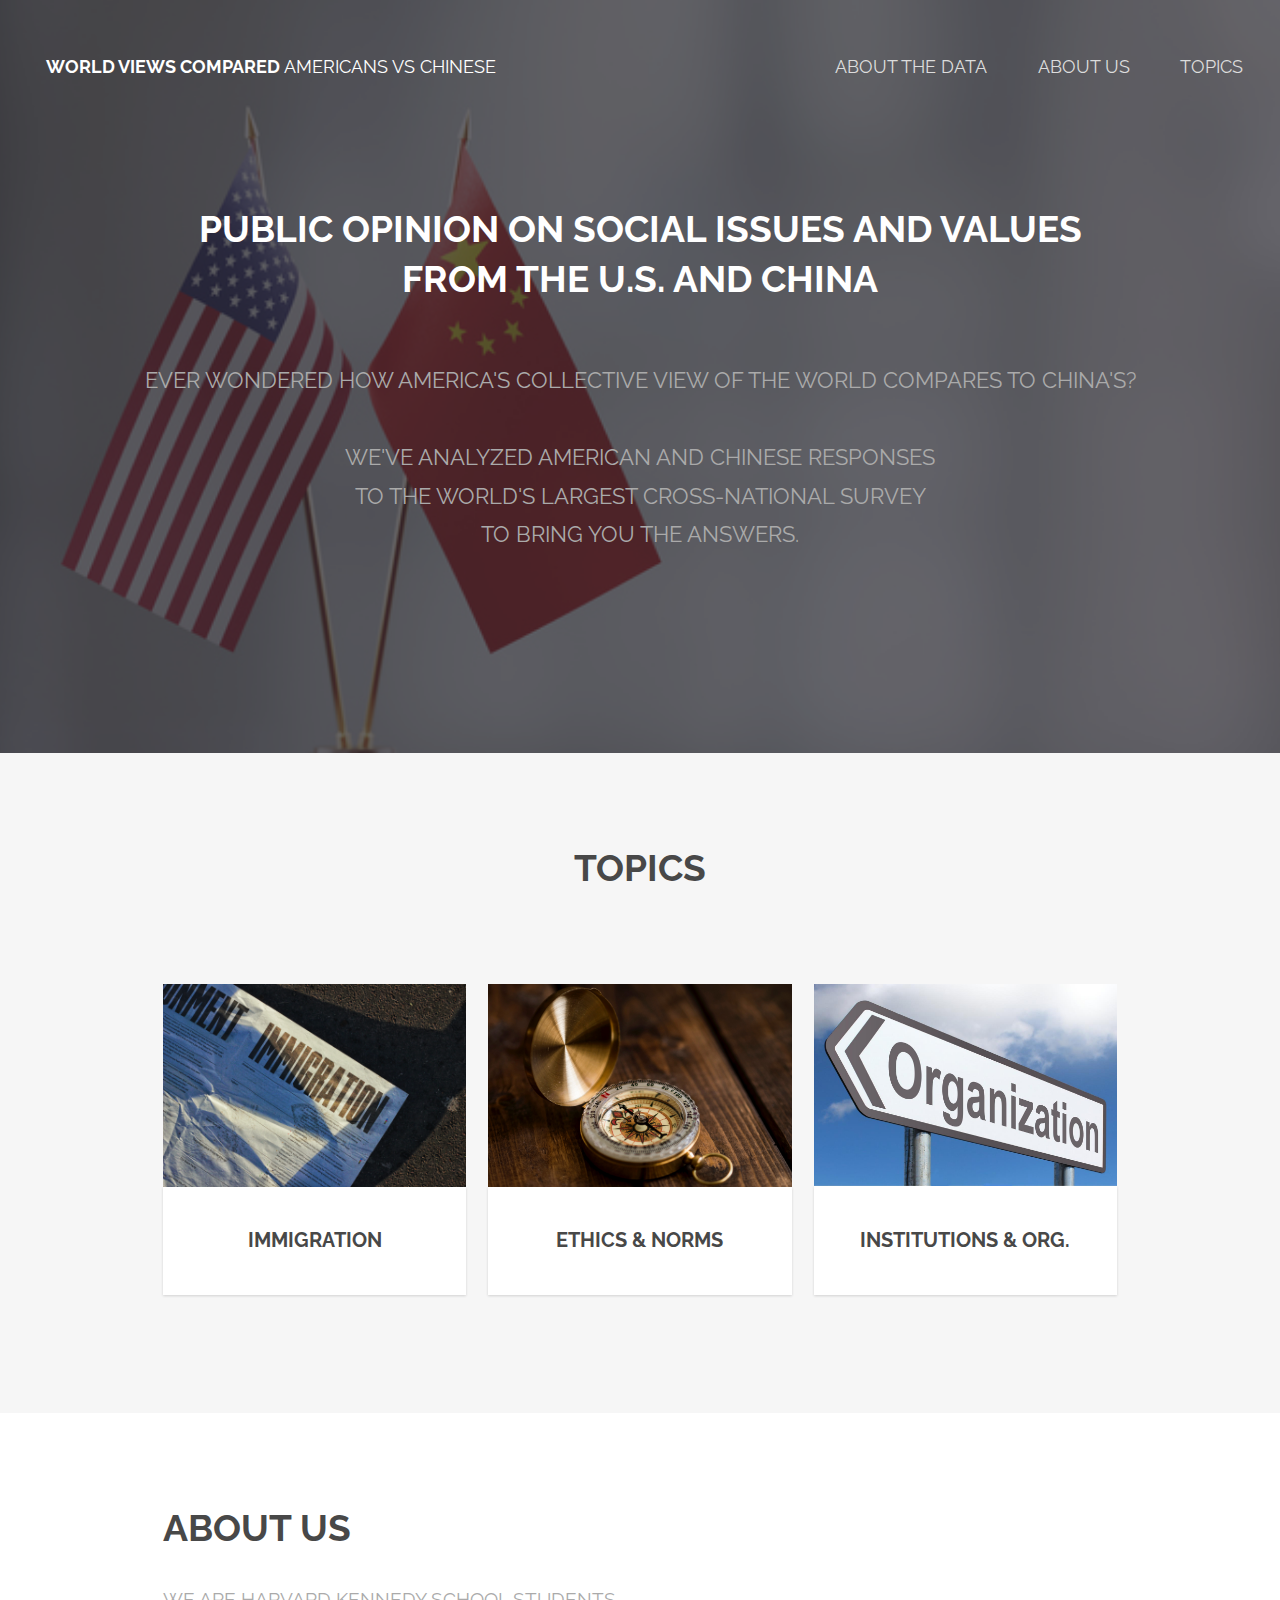
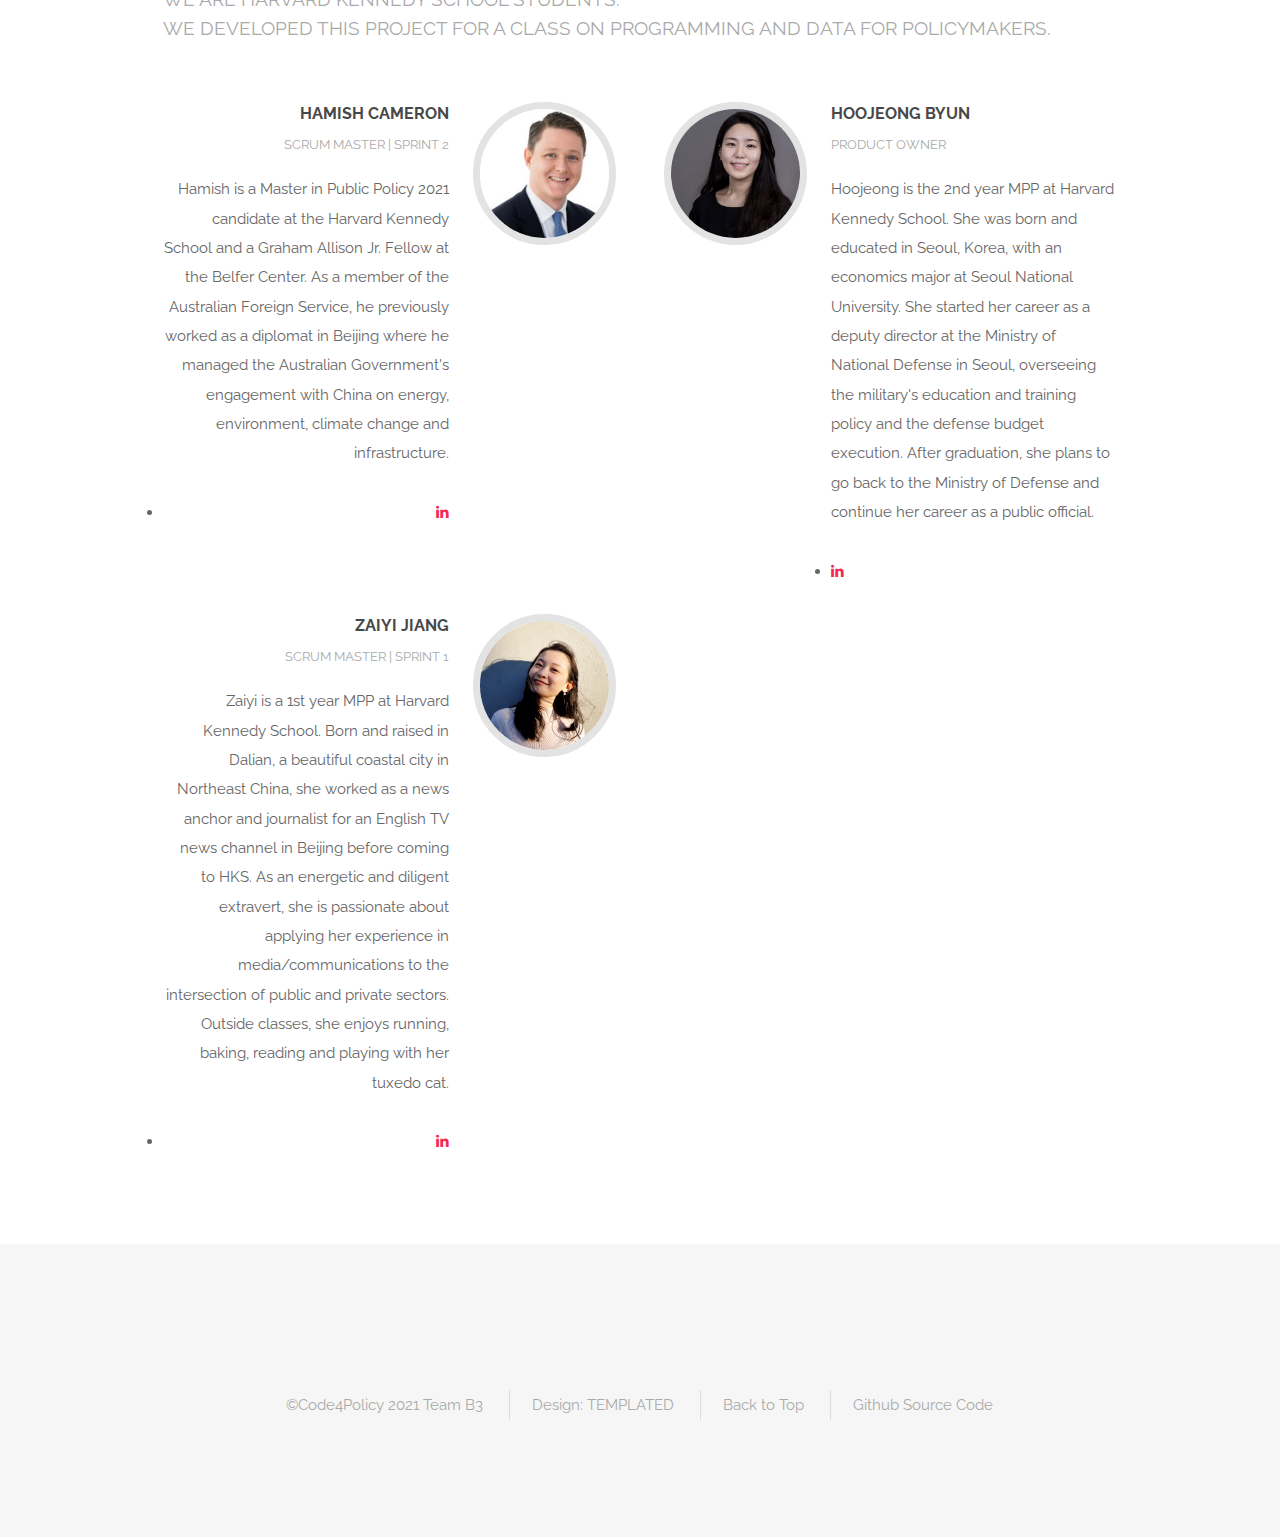
==== commit 048b3b65: "fix the typo of code4policy" ====
--- a/index.html
+++ b/index.html
@@ -120,7 +120,7 @@
 			<footer id="footer">
 				<div class="container">
 					<ul class="copyright">
-						<li>&copy;<a href="#about_us2">Cope4Policy 2021 Team B3</li>
+						<li>&copy;<a href="#about_us2">Code4Policy 2021 Team B3</li>
 						<li>Design: <a href="http://templated.co">TEMPLATED</a></li>
 						<li><a href="#">Back to Top</a></li>
 						<li><a href="https://github.com/Hoojeong/Team3">Github Source Code</a></li>
